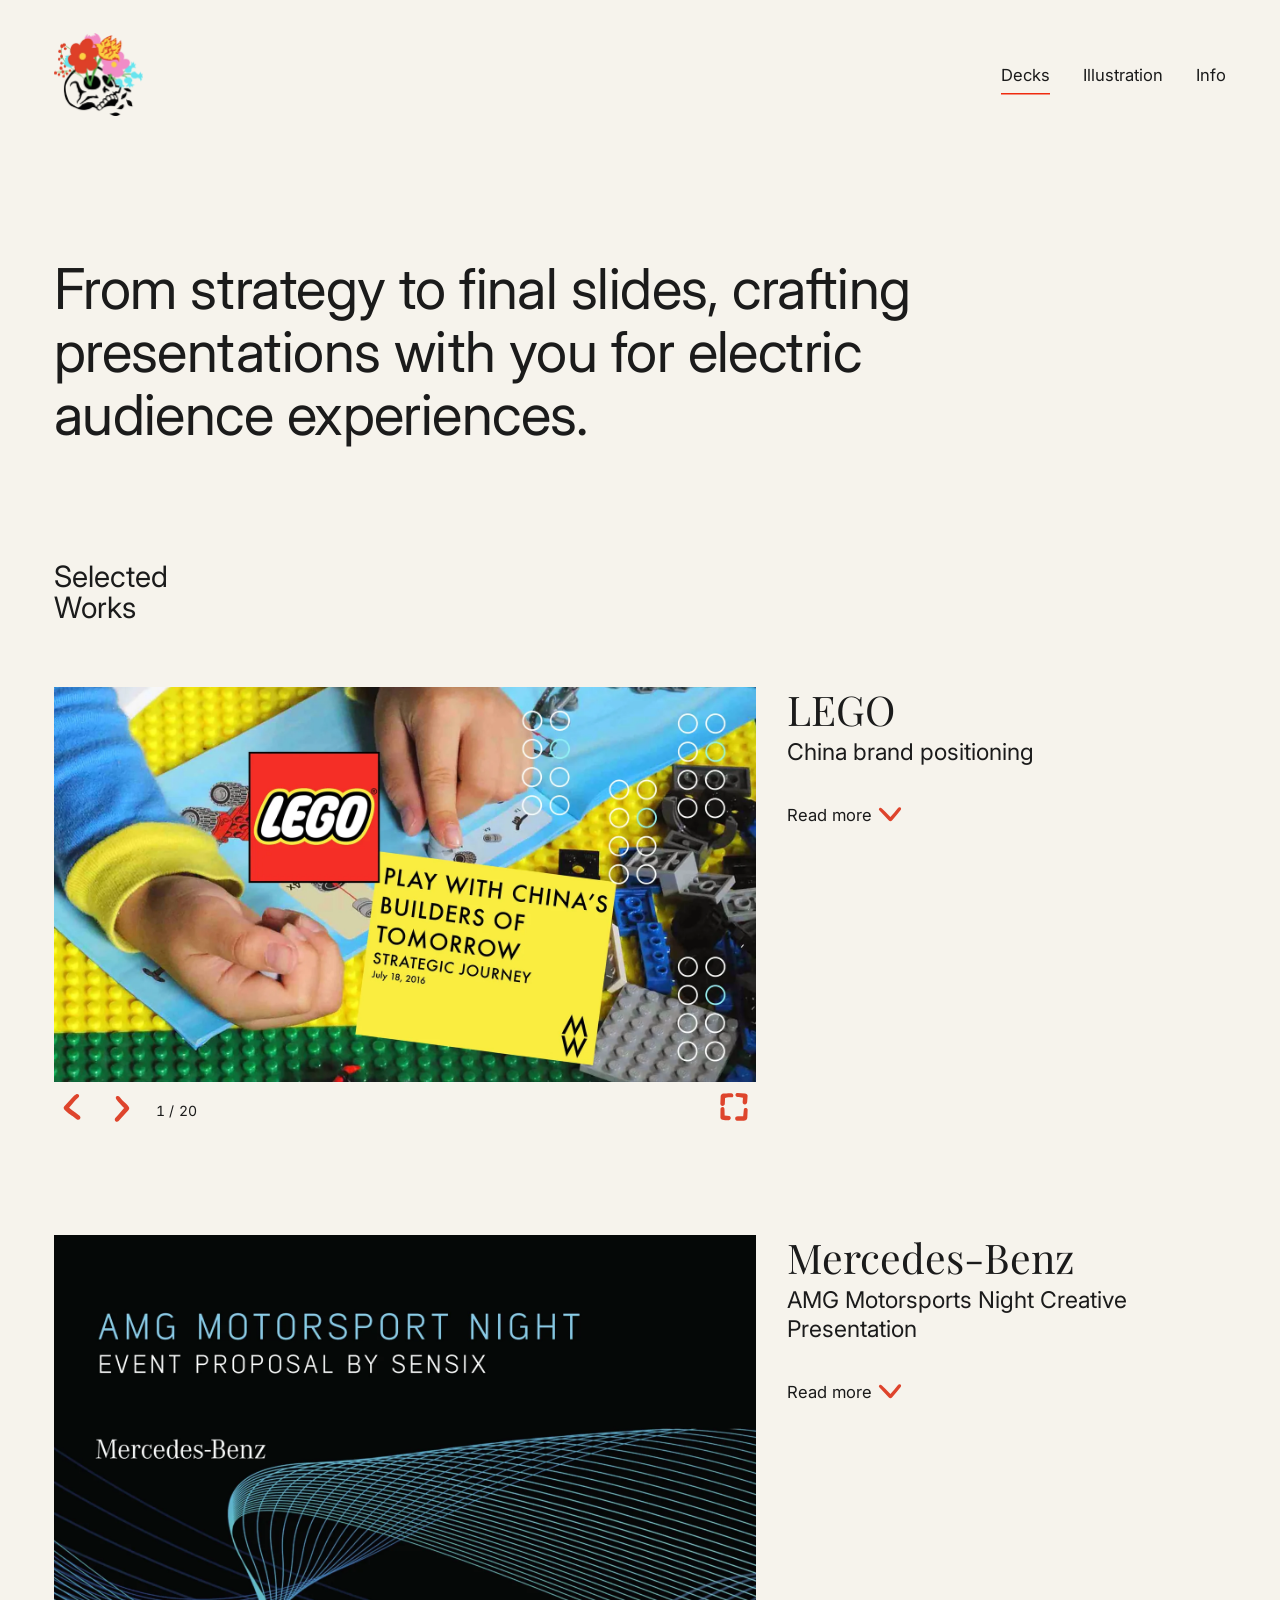
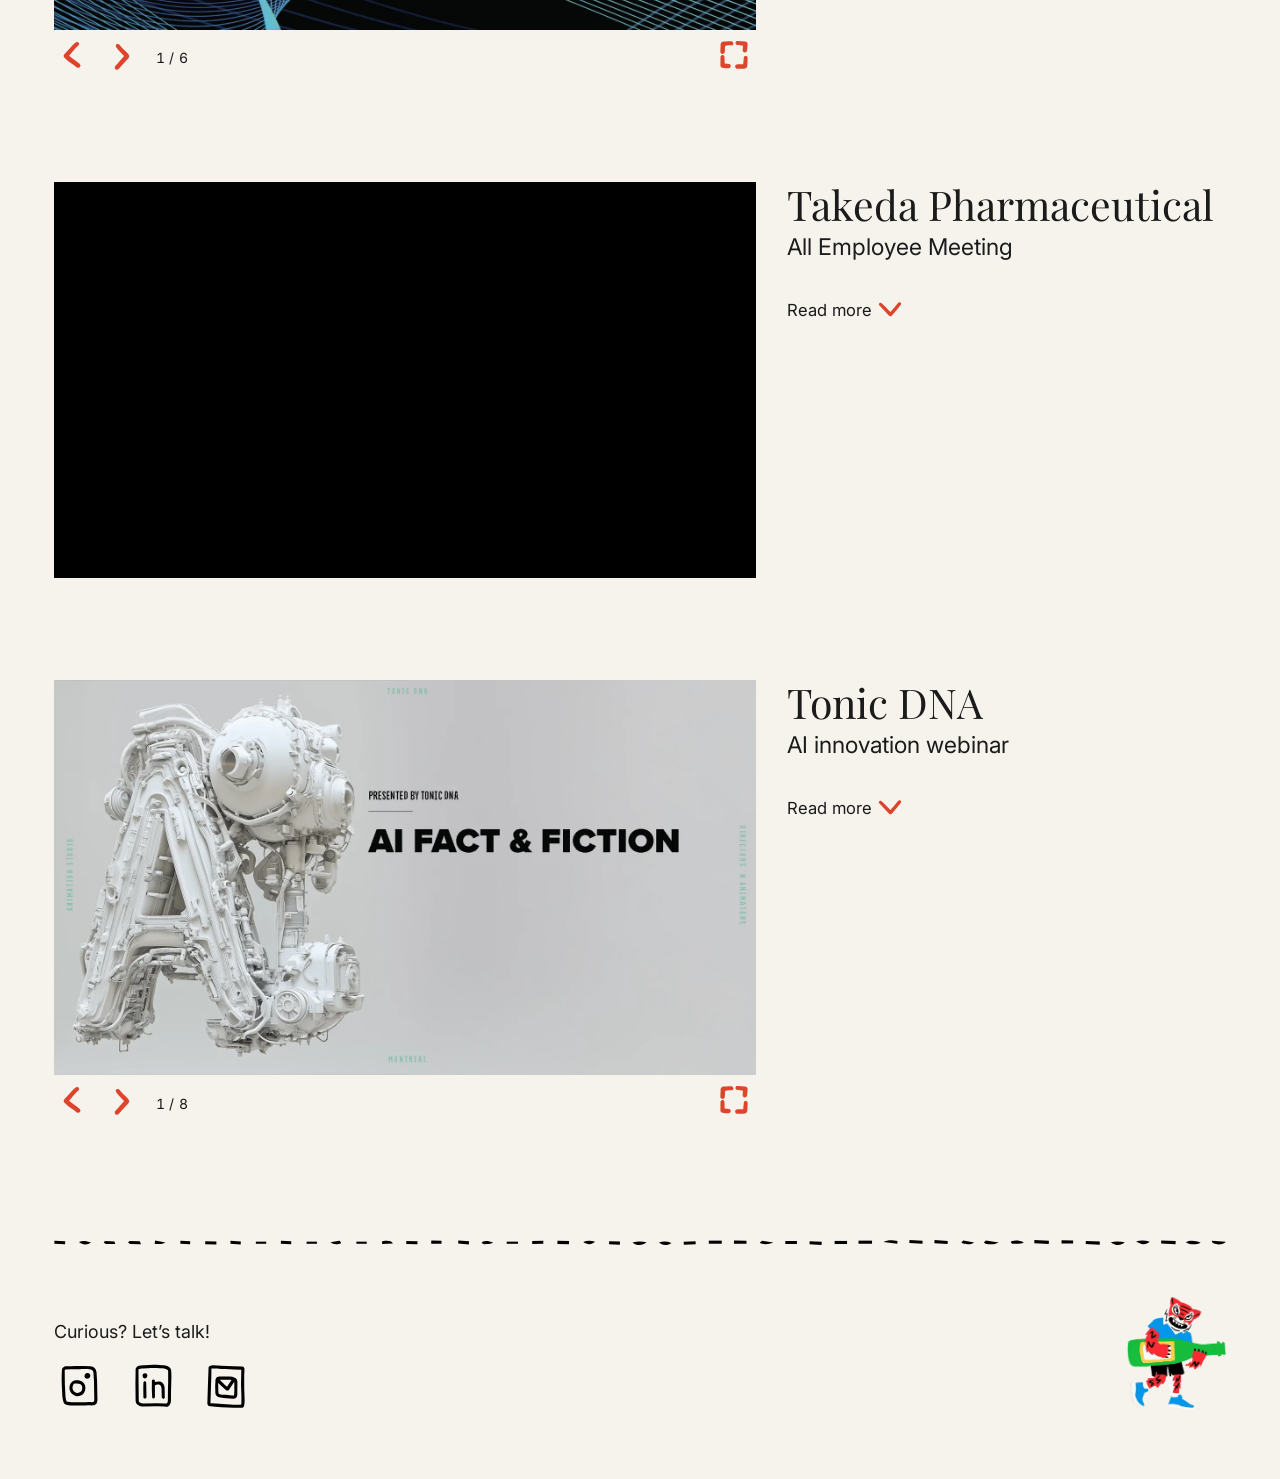
==== decks/index.html @ 5ecec282 "Add files via upload" ====
<!DOCTYPE html>
<html lang="en">
<head>
<meta charset="UTF-8">
<meta name="viewport" content="width=device-width, initial-scale=1, viewport-fit=cover">
<title>Decks – Jay Mark Caplan</title>
<meta name="description" content="Selected presentation work by Jay Mark Caplan.">
<link rel="icon" type="image/png" href="../assets/favicon/favicon-96x96.png?v=2" sizes="96x96">
<link rel="icon" type="image/svg+xml" href="../assets/favicon/favicon.svg?v=2">
<link rel="shortcut icon" href="../assets/favicon/favicon.ico?v=2">
<link rel="apple-touch-icon" sizes="180x180" href="../assets/favicon/apple-touch-icon.png?v=2">
<link rel="preconnect" href="https://fonts.googleapis.com">
<link rel="preconnect" href="https://fonts.gstatic.com" crossorigin>
<link href="https://fonts.googleapis.com/css2?family=Inter:wght@400;500&family=Playfair+Display:wght@400;500&display=swap" rel="stylesheet">
<link rel="stylesheet" href="../styles.css">
</head>
<body>
<div class="wrap">
<header class="site-header">
  <a class="logo" href="../" aria-label="Jay Mark Caplan, home"><img src="../assets/skull-logo.webp" alt=""></a>
  <nav class="nav" aria-label="Main"><a href="./" aria-current="page">Decks</a><a href="../illustration/">Illustration</a><a href="../info/">Info</a></nav>
</header>
<main>
  <h1 class="hero">From strategy to final slides, crafting presentations with you for electric audience experiences.</h1>
  <h2 class="label">Selected<br>Works</h2>

  <article class="deck" id="lego" data-deck="lego">
    <div class="deck-row">
      <div class="deck-stage"><div class="viewer" style="--vbg:#fff" role="group" aria-roledescription="carousel" aria-label="LEGO slides"><img alt=""></div><div class="controls"><button class="ctl prev" aria-label="Previous slide"><img src="../assets/ui/arrow-left.svg" alt=""></button><button class="ctl next" aria-label="Next slide"><img src="../assets/ui/arrow-right.svg" alt=""></button><span class="count" aria-live="polite"></span><button class="ctl fs" aria-label="View full screen"><img src="../assets/ui/fullscreen.svg" alt=""></button></div></div>
      <div class="deck-info">
        <h3>LEGO</h3>
        <p>China brand positioning</p>
        <button class="more" aria-expanded="false" aria-controls="lego-more"><span>Read more</span><img src="../assets/ui/arrow-down.svg" alt=""></button>
      </div>
    </div>
    <div class="more-panel" id="lego-more" role="region" aria-label="LEGO project details"><div><div class="cols">
      <section><h4>Objective</h4><p>Develop a positioning strategy for LEGO to earn more time and space in the lives of Chinese families and increase active share among school-age kids.</p></section>
      <section><h4>Approach</h4><p>This presentation was the culmination of a research and strategy project conducted between McCann Worldgroup and LEGO Shanghai, arriving at one overarching positioning truth that would cascade across all LEGO business units. My role was lead project architect and strategist, and I designed the process as well as the final presentation.</p></section>
      <section><h4>Results</h4><p>We developed a strategic roadmap to explore how LEGO could move beyond being a toy brand to a partner of Chinese families to explore and build. In subsequent years, LEGO enjoyed double digit growth in China.</p></section>
    </div></div></div>
  </article>
  <article class="deck" id="mercedes" data-deck="mercedes">
    <div class="deck-row">
      <div class="deck-stage"><div class="viewer" style="--vbg:#000" role="group" aria-roledescription="carousel" aria-label="Mercedes-Benz slides"><img alt=""></div><div class="controls"><button class="ctl prev" aria-label="Previous slide"><img src="../assets/ui/arrow-left.svg" alt=""></button><button class="ctl next" aria-label="Next slide"><img src="../assets/ui/arrow-right.svg" alt=""></button><span class="count" aria-live="polite"></span><button class="ctl fs" aria-label="View full screen"><img src="../assets/ui/fullscreen.svg" alt=""></button></div></div>
      <div class="deck-info">
        <h3>Mercedes-Benz</h3>
        <p>AMG Motorsports Night Creative Presentation</p>
        <button class="more" aria-expanded="false" aria-controls="mercedes-more"><span>Read more</span><img src="../assets/ui/arrow-down.svg" alt=""></button>
      </div>
    </div>
    <div class="more-panel" id="mercedes-more" role="region" aria-label="Mercedes-Benz project details"><div><div class="cols">
      <section><h4>Objective</h4><p>Formula 1 Grand Prix parties are an important moment for automotive brands to inspire loyalty in their dealers and customers. Our goal was to wow the client with our creative vision for the event with an undeniably cool creative vision and detailed production plan.</p></section>
      <section><h4>Approach</h4><p>The concept for the event was fusion of future and past, and art direction was key to communicate how this would come to life in a cohesive way. We approached the deck like a user journey, introducing our concept and then following guests from the moment they arrive until the end of the night.</p></section>
      <section><h4>Results</h4><p>The client was so thrilled with the presentation that they skipped the process of producing detailed renders for each creative line item, giving more time and budget for production.</p></section>
    </div></div></div>
  </article>
  <article class="deck" id="takeda" data-deck="takeda">
    <div class="deck-row">
      <div class="deck-stage"><div class="viewer video" style="--vbg:#000"><iframe src="https://player.vimeo.com/video/1183837455?autopause=0&amp;player_id=0&amp;app_id=58479" loading="lazy" frameborder="0" allow="autoplay; fullscreen; picture-in-picture; clipboard-write; encrypted-media; web-share" referrerpolicy="strict-origin-when-cross-origin" allowfullscreen title="Takeda Elevate"></iframe></div></div>
      <div class="deck-info">
        <h3>Takeda Pharmaceutical</h3>
        <p>All Employee Meeting</p>
        <button class="more" aria-expanded="false" aria-controls="takeda-more"><span>Read more</span><img src="../assets/ui/arrow-down.svg" alt=""></button>
      </div>
    </div>
    <div class="more-panel" id="takeda-more" role="region" aria-label="Takeda Pharmaceutical project details"><div><div class="cols">
      <section><h4>Objective</h4><p>Takeda was producing their first in-person all employee meeting since COVID, with a new general manager on a mission to inspire confidence in their strategy and celebrate accomplishments.</p></section>
      <section><h4>Approach</h4><p>This project was much more than a deck. Three days of presentations, guest speakers, and activities, all wrapped under a unifying event brand, Takeda Elevate. I conceptualized and designed the event branding as well as extension across touch points, worked with our video team to develop stand-alone videos and presentation transitions, worked with the C suite on their individual presentations, and planned the entire multi-day experience. Our goal was to create an immersive experience of reaching new heights, to literally elevate the audience with stunning wraparound visuals.</p></section>
      <section><h4>Results</h4><p>Post-event survey results were highly positive across the board!</p></section>
    </div></div></div>
  </article>
  <article class="deck" id="tonic" data-deck="tonic">
    <div class="deck-row">
      <div class="deck-stage"><div class="viewer" style="--vbg:#000" role="group" aria-roledescription="carousel" aria-label="Tonic DNA slides"><img alt=""></div><div class="controls"><button class="ctl prev" aria-label="Previous slide"><img src="../assets/ui/arrow-left.svg" alt=""></button><button class="ctl next" aria-label="Next slide"><img src="../assets/ui/arrow-right.svg" alt=""></button><span class="count" aria-live="polite"></span><button class="ctl fs" aria-label="View full screen"><img src="../assets/ui/fullscreen.svg" alt=""></button></div></div>
      <div class="deck-info">
        <h3>Tonic DNA</h3>
        <p>AI innovation webinar</p>
        <button class="more" aria-expanded="false" aria-controls="tonic-more"><span>Read more</span><img src="../assets/ui/arrow-down.svg" alt=""></button>
      </div>
    </div>
    <div class="more-panel" id="tonic-more" role="region" aria-label="Tonic DNA project details"><div><div class="cols">
      <section><h4>Objective</h4><p>When generative AI tools hit the market, advertising clients (and their agencies) began to question their production budgets. As an animation studio with a reputation for professionalism, we knew that we needed to act fast and establish our expertise in this new domain.</p></section>
      <section><h4>Approach</h4><p>How do we know whether AI is the best option unless we test it for ourselves? We established that our studio was conducting ongoing research and development around AI and substantiated our position with interesting tests (that are already totally out-of-date). I designed and presented this webinar to an audience of Canadian agencies recruited through our rep.</p></section>
      <section><h4>Results</h4><p>Over 60 decision-makers attended the webinar, and we won several experimental projects on the back of the presentation.</p></section>
    </div></div></div>
  </article>
</main>
<img class="divider" src="../assets/dotted-line.svg" alt="" role="presentation">
<footer class="site-footer">
  <div>
    <p class="talk">Curious? Let’s talk!</p>
    <div class="socials">
      <a href="https://www.instagram.com/jaymarkcomics/" target="_blank" rel="noopener" aria-label="Instagram"><img src="../assets/ui/icon-instagram.svg" alt=""></a>
      <a href="https://www.linkedin.com/in/jaymarkcaplan/" target="_blank" rel="noopener" aria-label="LinkedIn"><img src="../assets/ui/icon-linkedin.svg" alt=""></a>
      <a href="mailto:jaymarkcaplan@gmail.com" aria-label="Email"><img src="../assets/ui/icon-email.svg" alt=""></a>
    </div>
  </div>
  <img class="tiger" src="../assets/tiger.webp" alt="">
</footer>
</div>
<div class="fsbox" id="fs" role="dialog" aria-modal="true" aria-label="Full screen slides">
  <button class="fsclose" aria-label="Close full screen"><svg viewBox="0 0 24 24"><line x1="5" y1="5" x2="19" y2="19"/><line x1="19" y1="5" x2="5" y2="19"/></svg></button>
  <img alt="">
  <div class="fsbar"><button class="ctl prev" aria-label="Previous slide"><img src="../assets/ui/arrow-left.svg" alt=""></button><span class="count"></span><button class="ctl next" aria-label="Next slide"><img src="../assets/ui/arrow-right.svg" alt=""></button></div>
  <div class="fshint">Rotate your phone for a bigger view</div>
</div>
<script>
(function(){
  var DECKS={"lego": ["../assets/decks/lego/01.webp", "../assets/decks/lego/02.webp", "../assets/decks/lego/03.webp", "../assets/decks/lego/04.webp", "../assets/decks/lego/05.webp", "../assets/decks/lego/06.webp", "../assets/decks/lego/07.webp", "../assets/decks/lego/08.webp", "../assets/decks/lego/09.webp", "../assets/decks/lego/10.webp", "../assets/decks/lego/11.webp", "../assets/decks/lego/12.webp", "../assets/decks/lego/13.webp", "../assets/decks/lego/14.webp", "../assets/decks/lego/15.webp", "../assets/decks/lego/16.webp", "../assets/decks/lego/17.webp", "../assets/decks/lego/18.webp", "../assets/decks/lego/19.webp", "../assets/decks/lego/20.webp"], "mercedes": ["../assets/decks/mercedes/01.webp", "../assets/decks/mercedes/02.webp", "../assets/decks/mercedes/03.webp", "../assets/decks/mercedes/04.webp", "../assets/decks/mercedes/05.webp", "../assets/decks/mercedes/06.webp"], "tonic": ["../assets/decks/tonic/01.webp", "../assets/decks/tonic/02.webp", "../assets/decks/tonic/03.webp", "../assets/decks/tonic/04.webp", "../assets/decks/tonic/05.webp", "../assets/decks/tonic/06.webp", "../assets/decks/tonic/07.webp", "../assets/decks/tonic/08.webp"]};
  var fs=document.getElementById('fs'),fsImg=fs.querySelector('img'),fsCount=fs.querySelector('.count'),active=null;
  function show(d){var s=d.slides,u=s[d.i];d.img.src=u;d.img.alt=d.name+', slide '+(d.i+1)+' of '+s.length;d.count.textContent=(d.i+1)+' / '+s.length;
    if(active===d){fsImg.src=u;fsImg.alt=d.img.alt;fsCount.textContent=d.count.textContent;}
    [d.i+1,d.i-1].forEach(function(k){if(s[k]){var p=new Image();p.src=s[k];}});}
  function go(d,n){d.i=(n+d.slides.length)%d.slides.length;show(d);}
  function swipe(el,d,tap){var x0=null,y0=0;
    el.addEventListener('pointerdown',function(e){x0=e.clientX;y0=e.clientY;});
    el.addEventListener('pointerup',function(e){if(x0===null)return;var dx=e.clientX-x0,dy=e.clientY-y0;x0=null;var t=tap();
      if(Math.abs(dx)>40&&Math.abs(dx)>Math.abs(dy))go(t,t.i+(dx<0?1:-1));else if(el.classList.contains('viewer')&&Math.abs(dx)<10&&Math.abs(dy)<10)go(t,t.i+1);});
    el.addEventListener('pointercancel',function(){x0=null;});}
  [].forEach.call(document.querySelectorAll('.deck'),function(root){
    var k=root.dataset.deck,m=root.querySelector('.more'),p=root.querySelector('.more-panel');
    m.onclick=function(){var o=!p.classList.contains('open');p.classList.toggle('open',o);m.setAttribute('aria-expanded',o);m.firstElementChild.textContent=o?'Read less':'Read more';};
    if(!DECKS[k])return;
    var d={slides:DECKS[k],i:0,name:root.querySelector('h3').textContent,img:root.querySelector('.viewer img'),count:root.querySelector('.count')};
    root.querySelector('.prev').onclick=function(){go(d,d.i-1);};
    root.querySelector('.next').onclick=function(){go(d,d.i+1);};
    swipe(root.querySelector('.viewer'),d,function(){return d;});
    root.querySelector('.fs').onclick=function(){active=d;fs.classList.add('open');document.body.style.overflow='hidden';show(d);fs.querySelector('.fsclose').focus();};
    show(d);
  });
  function closeFs(){fs.classList.remove('open');document.body.style.overflow='';active=null;}
  fs.querySelector('.fsclose').onclick=closeFs;
  fs.querySelector('.prev').onclick=function(){go(active,active.i-1);};
  fs.querySelector('.next').onclick=function(){go(active,active.i+1);};
  swipe(fs,null,function(){return active;});
  document.addEventListener('keydown',function(e){if(!active)return;
    if(e.key==='Escape')closeFs();if(e.key==='ArrowRight')go(active,active.i+1);if(e.key==='ArrowLeft')go(active,active.i-1);});
})();
</script>
</body>
</html>
---- styles.css ----
:root{--bg:#F6F3EC;--ink:#1B1B1B;--red:#f02a0e;--margin:clamp(20px,4.2vw,64px);--serif:'Playfair Display',Georgia,serif;--sans:'Inter','Helvetica Neue',Helvetica,Arial,sans-serif;color-scheme:light}
*{box-sizing:border-box}
html,body{margin:0;background:var(--bg);color:var(--ink);font-family:var(--sans);-webkit-font-smoothing:antialiased}
body{padding-top:env(safe-area-inset-top,0px);padding-bottom:env(safe-area-inset-bottom,0px)}
a{color:inherit;text-decoration:none}
button{font:inherit;color:inherit;background:none;border:0;padding:0;cursor:pointer;text-align:left;-webkit-tap-highlight-color:transparent}
.wrap{max-width:1360px;margin:0 auto;padding:0 var(--margin)}
.site-header{display:flex;justify-content:space-between;align-items:center;padding-top:clamp(20px,2.6vw,36px)}
.logo img{display:block;width:clamp(54px,7vw,100px);height:auto}
.nav{display:flex;gap:clamp(18px,2.6vw,40px);font-size:clamp(15px,1.3vw,19px)}
.nav a{padding:10px 0;background:linear-gradient(var(--red),var(--red)) 0 100%/0 1.5px no-repeat;transition:background-size .3s ease}
.nav a:hover,.nav a[aria-current]{background-size:100% 1.5px}
.hero{font-weight:400;font-size:clamp(32px,4.4vw,64px);line-height:1.12;letter-spacing:-.01em;max-width:17em;margin:clamp(56px,11vw,170px) 0 0}
.label{font-size:clamp(22px,2.3vw,34px);line-height:1.05;font-weight:400;margin:clamp(56px,9vw,140px) 0 clamp(24px,5vw,80px)}
.profile{display:grid;grid-template-columns:1.2fr .85fr;gap:clamp(28px,6vw,96px);align-items:center}
.ring-wrap{position:relative;container-type:inline-size}
.ring{display:block;width:100%;height:auto;overflow:visible}
.seg{cursor:pointer;opacity:.5;outline:none;transition:transform .38s cubic-bezier(.2,.8,.2,1),opacity .3s ease}
.seg.on{opacity:1;transform:translate(var(--dx),var(--dy))}
@media (hover:hover){.seg:not(.on):hover{opacity:.8}}
.seg:focus-visible{stroke:var(--ink);stroke-width:5}
.num{position:absolute;inset:0;display:flex;align-items:center;justify-content:center;font-family:var(--serif);font-size:26cqw;line-height:1;pointer-events:none;font-variant-numeric:tabular-nums}
.num small{font-size:.5em;margin-left:.04em}
.item-btn{display:block;width:100%;font-family:var(--serif);font-size:clamp(26px,3.2vw,46px);line-height:1.2;padding:.28em 0;transition:color .3s ease}
@media (hover:hover){.item:not(.on) .item-btn:hover{color:var(--t)}}
.item.on .item-btn{color:var(--t)}
.drop{display:grid;grid-template-rows:0fr;transition:grid-template-rows .4s ease}
.drop>div{overflow:hidden;visibility:hidden;transition:visibility .4s}
.item.on .drop{grid-template-rows:1fr}
.item.on .drop>div{visibility:visible}
.drop p{margin:.2em 0 .8em;font-size:clamp(15px,1.25vw,18px);line-height:1.5;max-width:30em;opacity:0;transition:opacity .25s ease}
.item.on .drop p{opacity:1;transition-delay:.12s}
.divider{display:block;width:100%;height:auto;margin-top:clamp(64px,9vw,130px)}
.site-footer{display:flex;justify-content:space-between;align-items:flex-end;padding:clamp(32px,4vw,56px) 0 clamp(40px,5vw,72px)}
.talk{font-size:clamp(16px,1.4vw,20px);margin:0 0 16px}
.socials{display:flex;gap:clamp(10px,1.2vw,18px)}
.socials a{display:block;padding:4px}
.socials img{display:block;width:clamp(44px,3.8vw,60px);height:auto}
.tiger{display:block;width:clamp(88px,9vw,130px);height:auto}
@media (max-width:720px){.profile{grid-template-columns:1fr}.ring-wrap{width:90%;max-width:440px;margin:0 auto 12px}}
@media (prefers-reduced-motion:reduce){*{transition:none!important}}

/* ===== DECKS ===== */
.deck{margin:0 0 clamp(56px,8vw,120px)}
.deck-row{display:grid;grid-template-columns:1.6fr 1fr;gap:clamp(20px,2.4vw,36px);align-items:start}
.viewer{position:relative;background:var(--vbg,#000);aspect-ratio:var(--ar,16/9);overflow:hidden;cursor:pointer;touch-action:pan-y;user-select:none;-webkit-user-select:none}
.viewer img{position:absolute;inset:0;width:100%;height:100%;object-fit:contain;display:block;-webkit-user-drag:none;pointer-events:none}
.viewer.video{cursor:auto}
.viewer iframe{position:absolute;inset:0;width:100%;height:100%;border:0}
.controls{display:flex;align-items:center;gap:2px;margin-top:6px}
.ctl{position:relative;width:44px;height:44px;flex:none}
.ctl img{position:absolute;left:50%;top:50%;width:64px;height:64px;transform:translate(-50%,-50%);transition:transform .2s ease;pointer-events:none}
@media (hover:hover){.ctl:hover img{transform:translate(-50%,-50%) scale(1.18)}}
.count{font-size:14px;margin-left:10px;font-variant-numeric:tabular-nums;letter-spacing:.02em}
.ctl.fs{margin-left:auto}
.ctl:focus-visible,.more:focus-visible{outline:2px solid var(--ink);outline-offset:2px}
.deck-info h3{font-family:var(--serif);font-weight:400;font-size:clamp(30px,3.2vw,48px);line-height:1.1;margin:0 0 6px}
.deck-info p{font-size:clamp(18px,1.8vw,26px);line-height:1.25;margin:0 0 clamp(18px,2.2vw,32px)}
.more{display:inline-flex;align-items:center;font-size:clamp(15px,1.3vw,19px);padding:10px 0}
.more img{width:48px;height:48px;margin:-14px -10px -14px -6px;transition:transform .35s ease}
.more[aria-expanded=true] img{transform:rotate(180deg)}
.more-panel{display:grid;grid-template-rows:0fr;transition:grid-template-rows .45s ease}
.more-panel>div{overflow:hidden;visibility:hidden;transition:visibility .45s}
.more-panel.open{grid-template-rows:1fr}
.more-panel.open>div{visibility:visible}
.cols{display:grid;grid-template-columns:repeat(3,1fr);gap:clamp(24px,4vw,64px);padding-top:clamp(28px,3.5vw,48px)}
.cols h4{font-family:var(--serif);font-weight:400;font-size:clamp(24px,2.4vw,34px);color:var(--red);margin:0 0 12px}
.cols p{font-size:clamp(15px,1.25vw,18px);line-height:1.55;margin:0;max-width:30em}
.fsbox{position:fixed;inset:0;background:var(--bg);z-index:50;display:none;flex-direction:column;align-items:center;justify-content:center;touch-action:pan-y}
.fsbox.open{display:flex}
.fsbox>img{max-width:94vw;max-height:calc(100vh - 120px);max-height:calc(100dvh - 120px);object-fit:contain;background:#000;user-select:none;-webkit-user-drag:none}
.fsbar{display:flex;align-items:center;gap:2px;margin-top:14px}
.fsclose{position:absolute;top:calc(10px + env(safe-area-inset-top,0px));right:10px;width:44px;height:44px;display:flex;align-items:center;justify-content:center}
.fsclose svg{width:22px;height:22px;stroke:var(--ink);stroke-width:2.4;stroke-linecap:round}
.fshint{display:none;font-size:13px;margin-top:6px;opacity:.7}
@media (max-width:720px){.deck-row{grid-template-columns:1fr}.cols{grid-template-columns:1fr;gap:28px}.fshint{display:block}}
@media (orientation:landscape) and (max-height:500px){.fshint{display:none}.fsbox>img{max-height:calc(100dvh - 70px)}}

/* ===== ILLUSTRATION ===== */
.intro{max-width:66%}
.art-grid{list-style:none;margin:0;padding:0;display:grid;grid-template-columns:repeat(3,1fr);gap:clamp(32px,3.4vw,48px)}
.tile{display:block;width:100%;aspect-ratio:1/1;overflow:hidden;background:var(--tbg,#e9e5da);cursor:zoom-in;position:relative}
.tile img{position:absolute;inset:0;width:100%;height:100%;object-fit:cover;display:block;transition:opacity .25s ease}
.tile.contain img{object-fit:contain}
.art-grid .wide{grid-column:1/-1}
.tile.wide-tile{aspect-ratio:1600/1121;--tbg:#fff}
@media (hover:hover){.tile:hover img{opacity:.88}}
.tile:focus-visible{outline:2px solid var(--ink);outline-offset:3px}
.lb>img.lbimg{background:transparent;max-width:min(94vw,1100px)}
.lb .fsbar{margin-top:10px}
@media (max-width:900px){.art-grid{grid-template-columns:repeat(2,1fr);gap:clamp(16px,3vw,32px)}.intro{max-width:100%}}

/* ===== INFO ===== */
.info{display:grid;grid-template-columns:1.2fr .85fr;grid-template-areas:"bio photo" "clients photo";column-gap:clamp(28px,6vw,96px);align-items:start;margin-top:clamp(56px,11vw,170px)}
.bio{grid-area:bio}
.bio p{margin:0 0 1.1em;font-size:clamp(17px,1.4vw,20px);line-height:1.55;max-width:34em}
.bio p:first-of-type{font-size:clamp(26px,3vw,44px);line-height:1.18;letter-spacing:-.01em;max-width:18em;margin-bottom:.8em}
.clients{grid-area:clients;margin-top:clamp(28px,5vw,72px)}
.clients .label{margin:0 0 clamp(16px,2vw,28px)}
.clients ul{list-style:none;margin:0;padding:0;font-family:var(--serif);font-size:clamp(22px,2.4vw,34px);line-height:1.3}
.clients li{padding:.12em 0;break-inside:avoid}
.portrait{grid-area:photo;margin:0}
.portrait img{display:block;width:100%;height:auto}
@media (max-width:720px){.info{grid-template-columns:1fr;grid-template-areas:"bio" "photo" "clients";margin-top:clamp(40px,10vw,72px)}.portrait{margin:8px 0 0}.clients{margin-top:clamp(36px,8vw,56px)}}
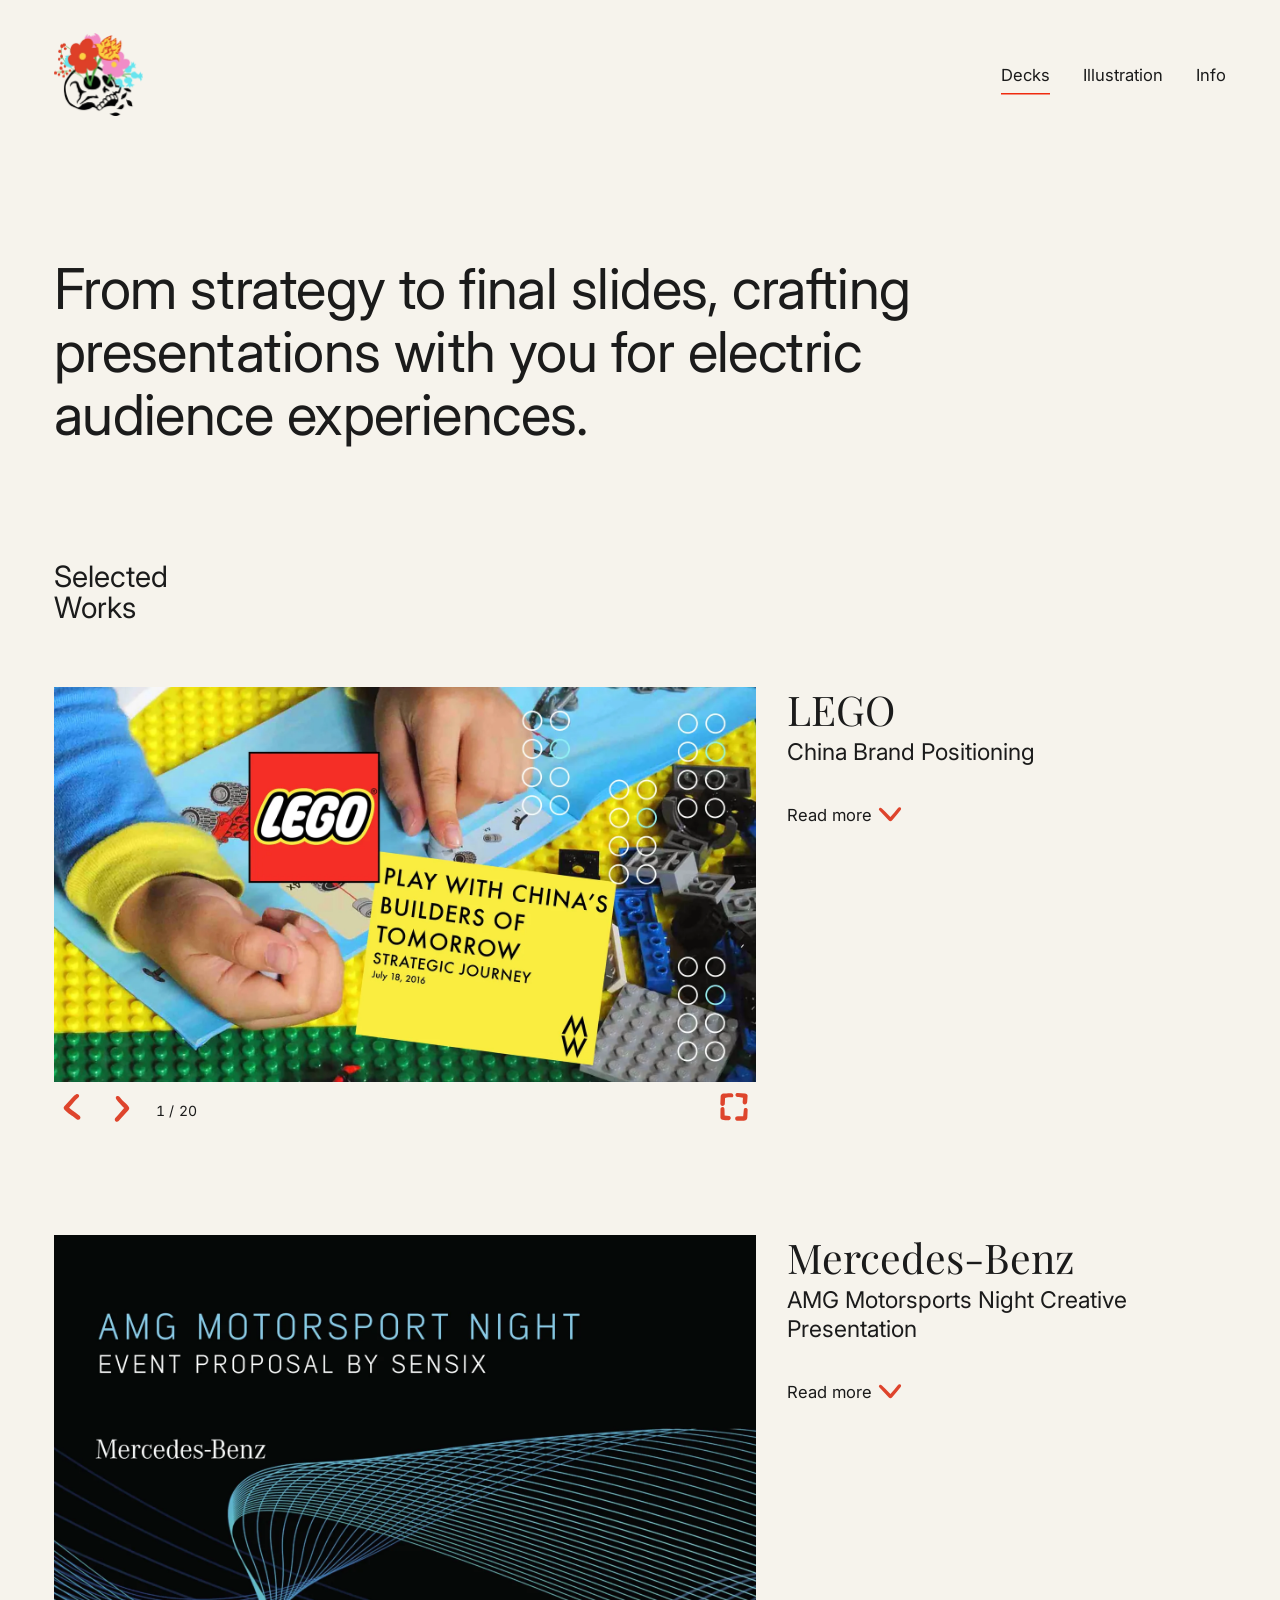
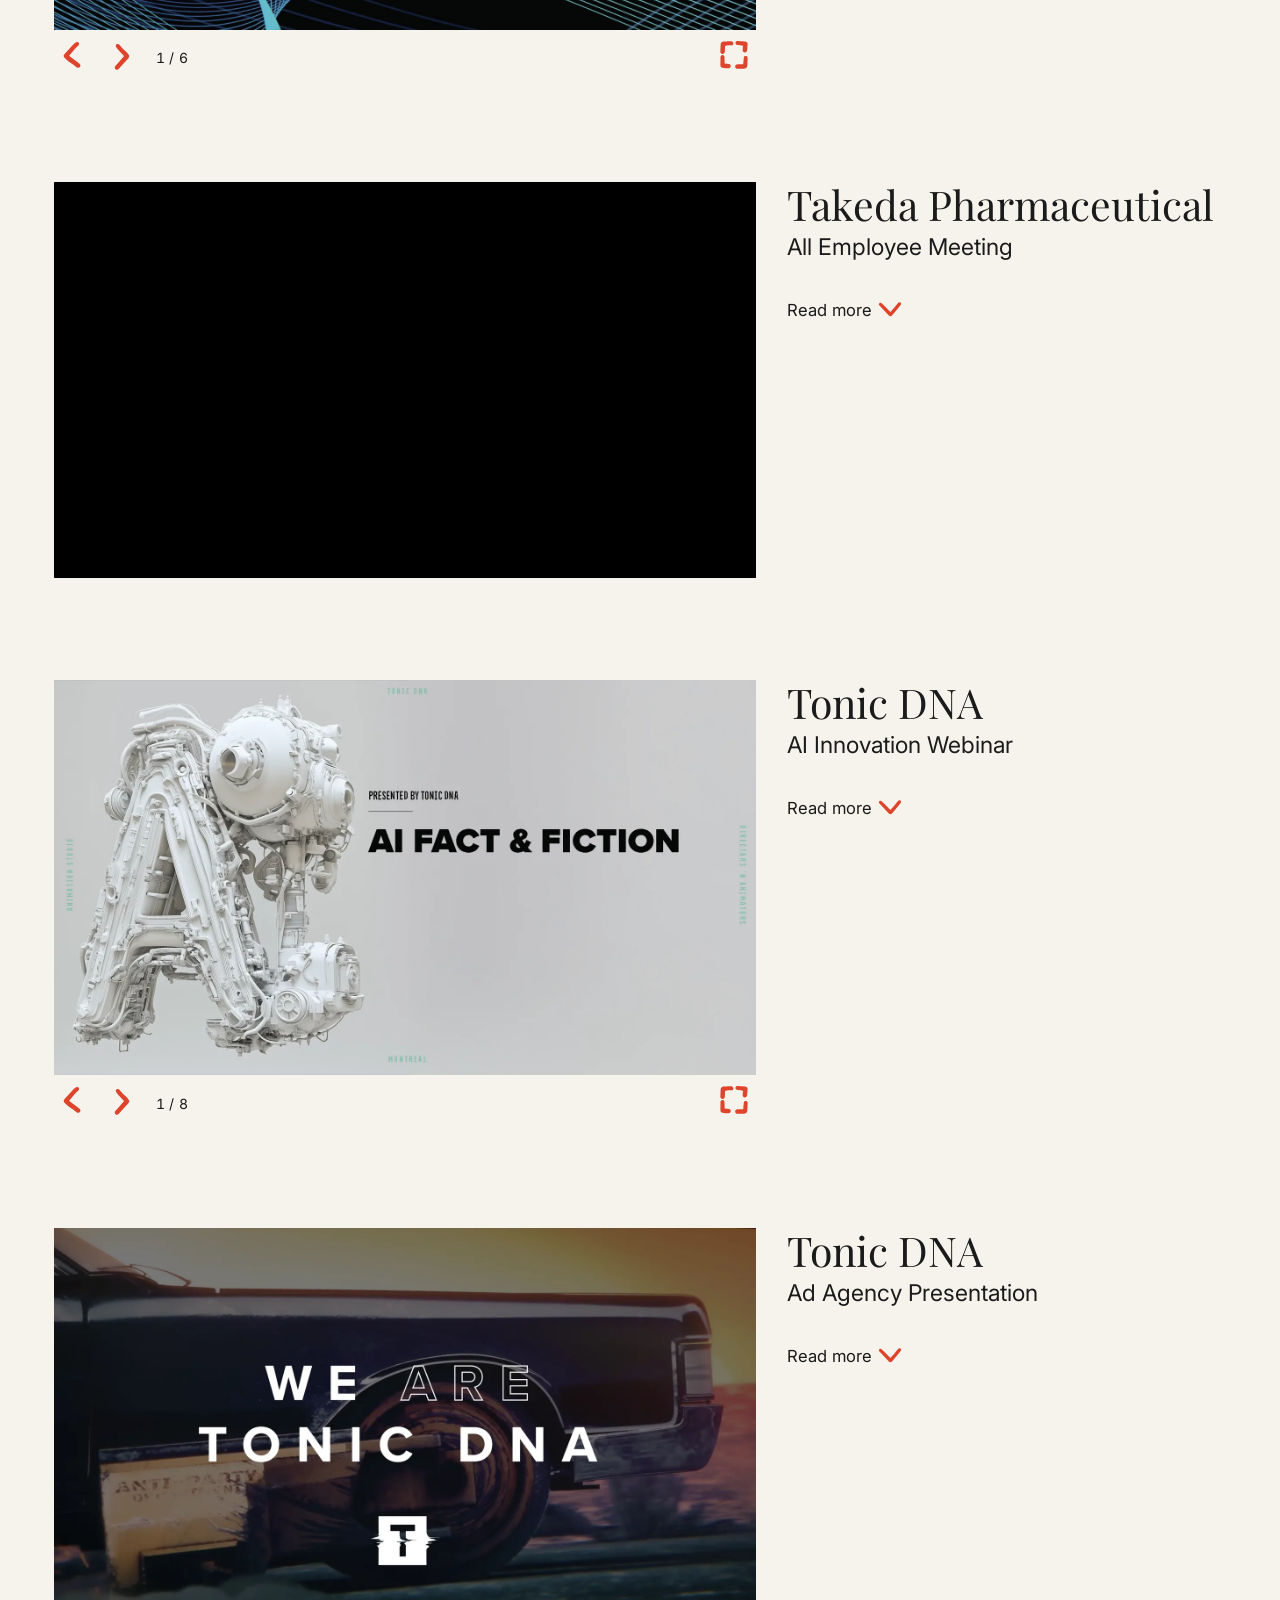
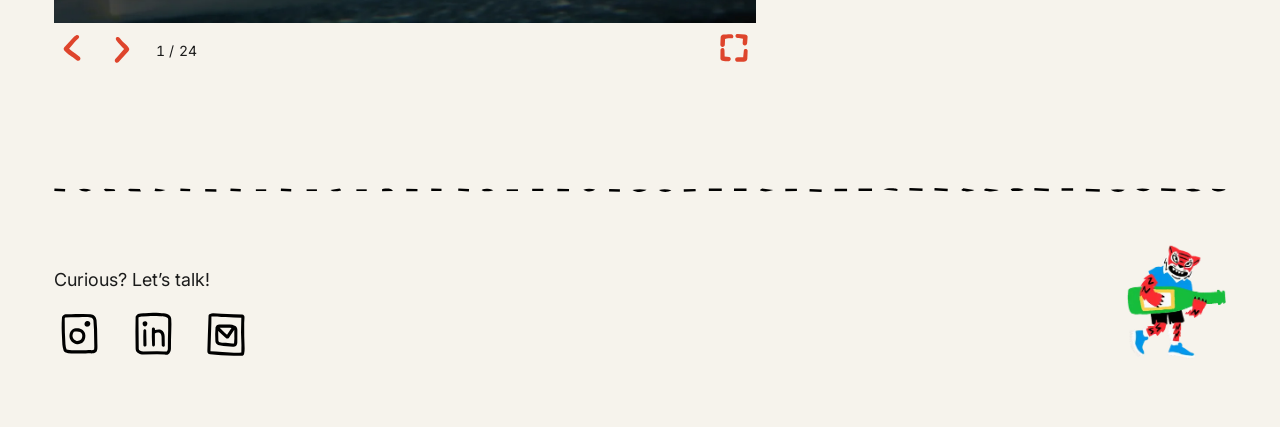
==== commit cf123179: "Add files via upload" ====
--- a/decks/index.html
+++ b/decks/index.html
@@ -29,7 +29,7 @@
       <div class="deck-stage"><div class="viewer" style="--vbg:#fff" role="group" aria-roledescription="carousel" aria-label="LEGO slides"><img alt=""></div><div class="controls"><button class="ctl prev" aria-label="Previous slide"><img src="../assets/ui/arrow-left.svg" alt=""></button><button class="ctl next" aria-label="Next slide"><img src="../assets/ui/arrow-right.svg" alt=""></button><span class="count" aria-live="polite"></span><button class="ctl fs" aria-label="View full screen"><img src="../assets/ui/fullscreen.svg" alt=""></button></div></div>
       <div class="deck-info">
         <h3>LEGO</h3>
-        <p>China brand positioning</p>
+        <p>China Brand Positioning</p>
         <button class="more" aria-expanded="false" aria-controls="lego-more"><span>Read more</span><img src="../assets/ui/arrow-down.svg" alt=""></button>
       </div>
     </div>
@@ -74,7 +74,7 @@
       <div class="deck-stage"><div class="viewer" style="--vbg:#000" role="group" aria-roledescription="carousel" aria-label="Tonic DNA slides"><img alt=""></div><div class="controls"><button class="ctl prev" aria-label="Previous slide"><img src="../assets/ui/arrow-left.svg" alt=""></button><button class="ctl next" aria-label="Next slide"><img src="../assets/ui/arrow-right.svg" alt=""></button><span class="count" aria-live="polite"></span><button class="ctl fs" aria-label="View full screen"><img src="../assets/ui/fullscreen.svg" alt=""></button></div></div>
       <div class="deck-info">
         <h3>Tonic DNA</h3>
-        <p>AI innovation webinar</p>
+        <p>AI Innovation Webinar</p>
         <button class="more" aria-expanded="false" aria-controls="tonic-more"><span>Read more</span><img src="../assets/ui/arrow-down.svg" alt=""></button>
       </div>
     </div>
@@ -82,6 +82,21 @@
       <section><h4>Objective</h4><p>When generative AI tools hit the market, advertising clients (and their agencies) began to question their production budgets. As an animation studio with a reputation for professionalism, we knew that we needed to act fast and establish our expertise in this new domain.</p></section>
       <section><h4>Approach</h4><p>How do we know whether AI is the best option unless we test it for ourselves? We established that our studio was conducting ongoing research and development around AI and substantiated our position with interesting tests (that are already totally out-of-date). I designed and presented this webinar to an audience of Canadian agencies recruited through our rep.</p></section>
       <section><h4>Results</h4><p>Over 60 decision-makers attended the webinar, and we won several experimental projects on the back of the presentation.</p></section>
+    </div></div></div>
+  </article>
+  <article class="deck" id="tonic-agency" data-deck="tonic-agency">
+    <div class="deck-row">
+      <div class="deck-stage"><div class="viewer" style="--vbg:#000" role="group" aria-roledescription="carousel" aria-label="Tonic DNA ad agency presentation slides"><img alt=""></div><div class="controls"><button class="ctl prev" aria-label="Previous slide"><img src="../assets/ui/arrow-left.svg" alt=""></button><button class="ctl next" aria-label="Next slide"><img src="../assets/ui/arrow-right.svg" alt=""></button><span class="count" aria-live="polite"></span><button class="ctl fs" aria-label="View full screen"><img src="../assets/ui/fullscreen.svg" alt=""></button></div></div>
+      <div class="deck-info">
+        <h3>Tonic DNA</h3>
+        <p>Ad Agency Presentation</p>
+        <button class="more" aria-expanded="false" aria-controls="tonic-agency-more"><span>Read more</span><img src="../assets/ui/arrow-down.svg" alt=""></button>
+      </div>
+    </div>
+    <div class="more-panel" id="tonic-agency-more" role="region" aria-label="Tonic DNA ad agency presentation project details"><div><div class="cols">
+      <section><h4>Objective</h4><p>Animation studio Tonic DNA needed to refresh their image with ad agencies in Canada. We asked our agency reps in Toronto to set up meetings with agency contacts for a general credentials presentation to spark new interest and win business.</p></section>
+      <section><h4>Approach</h4><p>Tonic DNA was celebrating our 40th anniversary, why not use that milestone and play against expectations by showcasing a persistent spirit of reinvention? More than just sell our services, we wanted to tell an inspiring story about creativity and change.</p></section>
+      <section><h4>Results</h4><p>With just a handful of presentations across a 30-day period, the effort led to three project inquiries and a renewed relationship with one major ad agency.</p></section>
     </div></div></div>
   </article>
 </main>
@@ -106,7 +121,7 @@
 </div>
 <script>
 (function(){
-  var DECKS={"lego": ["../assets/decks/lego/01.webp", "../assets/decks/lego/02.webp", "../assets/decks/lego/03.webp", "../assets/decks/lego/04.webp", "../assets/decks/lego/05.webp", "../assets/decks/lego/06.webp", "../assets/decks/lego/07.webp", "../assets/decks/lego/08.webp", "../assets/decks/lego/09.webp", "../assets/decks/lego/10.webp", "../assets/decks/lego/11.webp", "../assets/decks/lego/12.webp", "../assets/decks/lego/13.webp", "../assets/decks/lego/14.webp", "../assets/decks/lego/15.webp", "../assets/decks/lego/16.webp", "../assets/decks/lego/17.webp", "../assets/decks/lego/18.webp", "../assets/decks/lego/19.webp", "../assets/decks/lego/20.webp"], "mercedes": ["../assets/decks/mercedes/01.webp", "../assets/decks/mercedes/02.webp", "../assets/decks/mercedes/03.webp", "../assets/decks/mercedes/04.webp", "../assets/decks/mercedes/05.webp", "../assets/decks/mercedes/06.webp"], "tonic": ["../assets/decks/tonic/01.webp", "../assets/decks/tonic/02.webp", "../assets/decks/tonic/03.webp", "../assets/decks/tonic/04.webp", "../assets/decks/tonic/05.webp", "../assets/decks/tonic/06.webp", "../assets/decks/tonic/07.webp", "../assets/decks/tonic/08.webp"]};
+  var DECKS={"lego": ["../assets/decks/lego/01.webp", "../assets/decks/lego/02.webp", "../assets/decks/lego/03.webp", "../assets/decks/lego/04.webp", "../assets/decks/lego/05.webp", "../assets/decks/lego/06.webp", "../assets/decks/lego/07.webp", "../assets/decks/lego/08.webp", "../assets/decks/lego/09.webp", "../assets/decks/lego/10.webp", "../assets/decks/lego/11.webp", "../assets/decks/lego/12.webp", "../assets/decks/lego/13.webp", "../assets/decks/lego/14.webp", "../assets/decks/lego/15.webp", "../assets/decks/lego/16.webp", "../assets/decks/lego/17.webp", "../assets/decks/lego/18.webp", "../assets/decks/lego/19.webp", "../assets/decks/lego/20.webp"], "mercedes": ["../assets/decks/mercedes/01.webp", "../assets/decks/mercedes/02.webp", "../assets/decks/mercedes/03.webp", "../assets/decks/mercedes/04.webp", "../assets/decks/mercedes/05.webp", "../assets/decks/mercedes/06.webp"], "tonic-agency": ["../assets/decks/tonic-agency/01.webp", "../assets/decks/tonic-agency/02.webp", "../assets/decks/tonic-agency/03.webp", "../assets/decks/tonic-agency/04.webp", "../assets/decks/tonic-agency/05.webp", "../assets/decks/tonic-agency/06.webp", "../assets/decks/tonic-agency/07.webp", "../assets/decks/tonic-agency/08.webp", "../assets/decks/tonic-agency/09.webp", "../assets/decks/tonic-agency/10.webp", "../assets/decks/tonic-agency/11.webp", "../assets/decks/tonic-agency/12.webp", "../assets/decks/tonic-agency/13.webp", "../assets/decks/tonic-agency/14.webp", "../assets/decks/tonic-agency/15.webp", "../assets/decks/tonic-agency/16.webp", "../assets/decks/tonic-agency/17.webp", "../assets/decks/tonic-agency/18.webp", "../assets/decks/tonic-agency/19.webp", "../assets/decks/tonic-agency/20.webp", "../assets/decks/tonic-agency/21.webp", "../assets/decks/tonic-agency/22.webp", "../assets/decks/tonic-agency/23.webp", "../assets/decks/tonic-agency/24.webp"], "tonic": ["../assets/decks/tonic/01.webp", "../assets/decks/tonic/02.webp", "../assets/decks/tonic/03.webp", "../assets/decks/tonic/04.webp", "../assets/decks/tonic/05.webp", "../assets/decks/tonic/06.webp", "../assets/decks/tonic/07.webp", "../assets/decks/tonic/08.webp"]};
   var fs=document.getElementById('fs'),fsImg=fs.querySelector('img'),fsCount=fs.querySelector('.count'),active=null;
   function show(d){var s=d.slides,u=s[d.i];d.img.src=u;d.img.alt=d.name+', slide '+(d.i+1)+' of '+s.length;d.count.textContent=(d.i+1)+' / '+s.length;
     if(active===d){fsImg.src=u;fsImg.alt=d.img.alt;fsCount.textContent=d.count.textContent;}
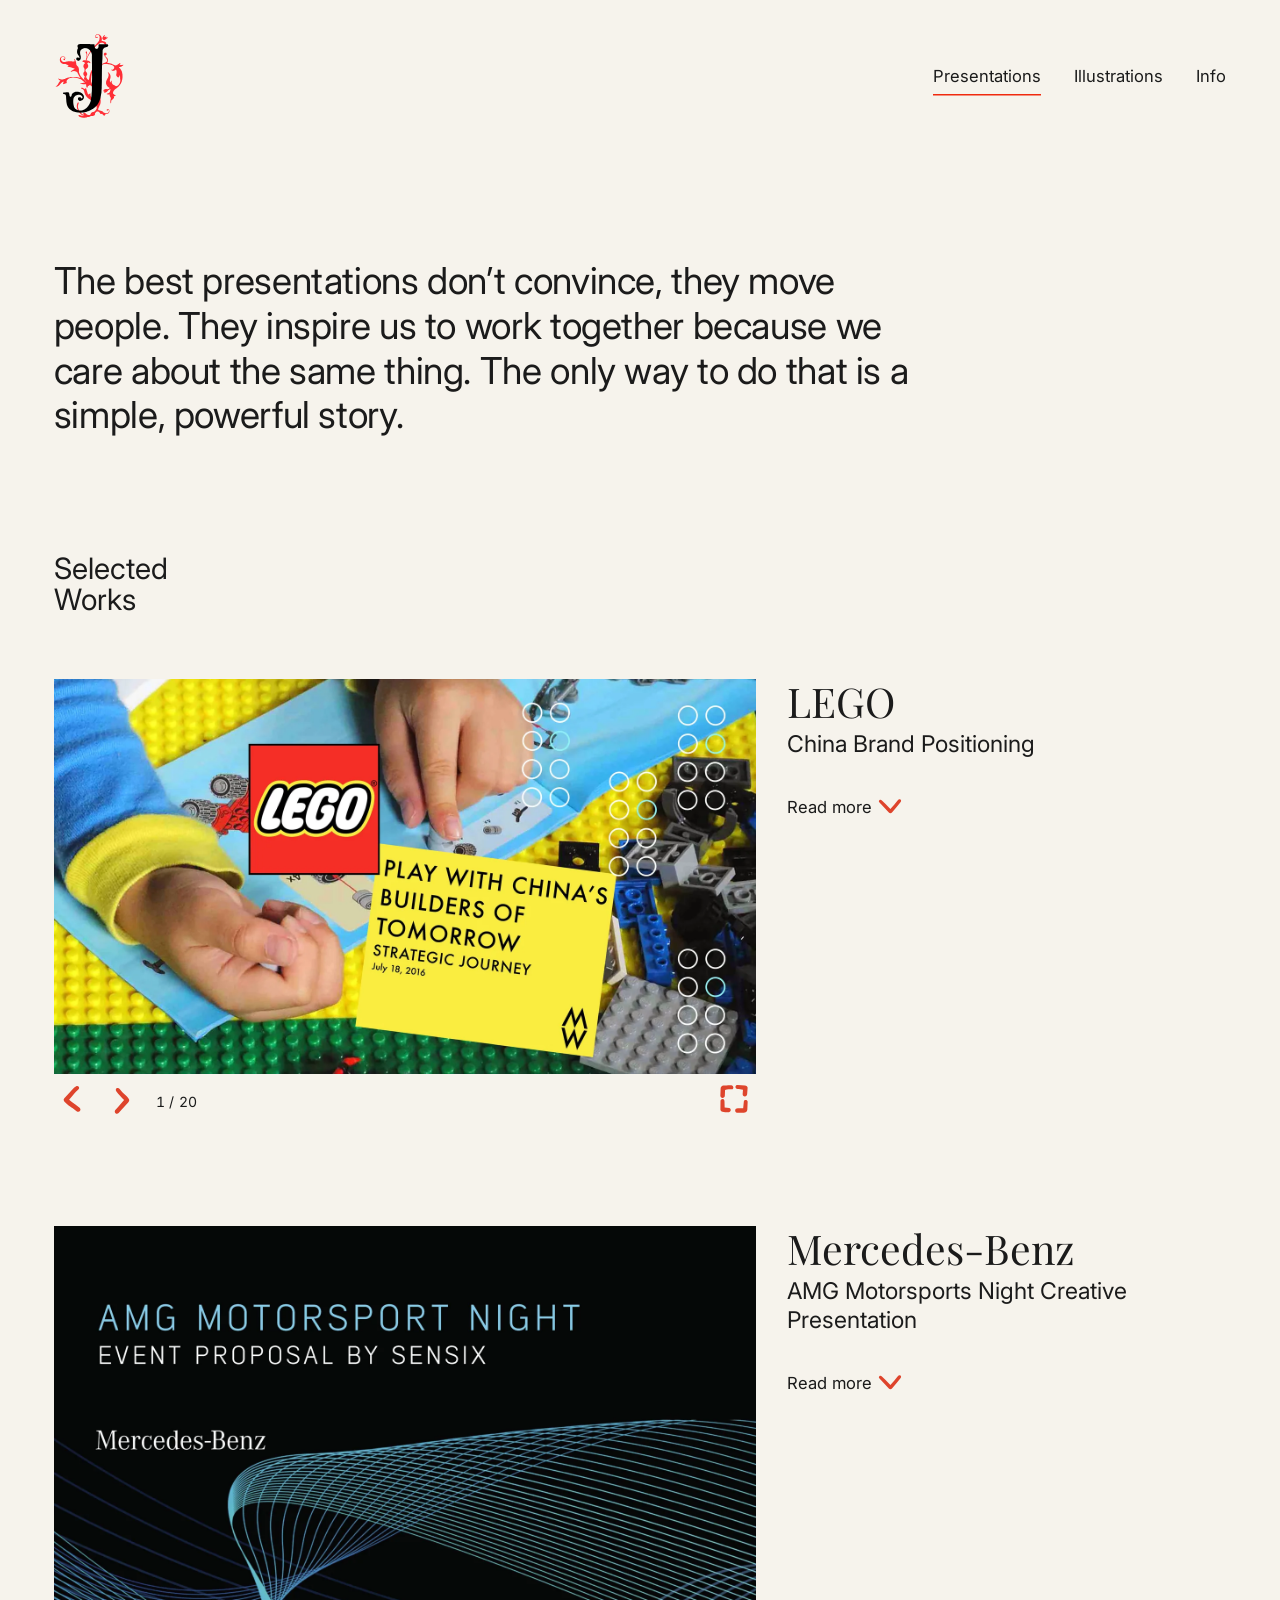
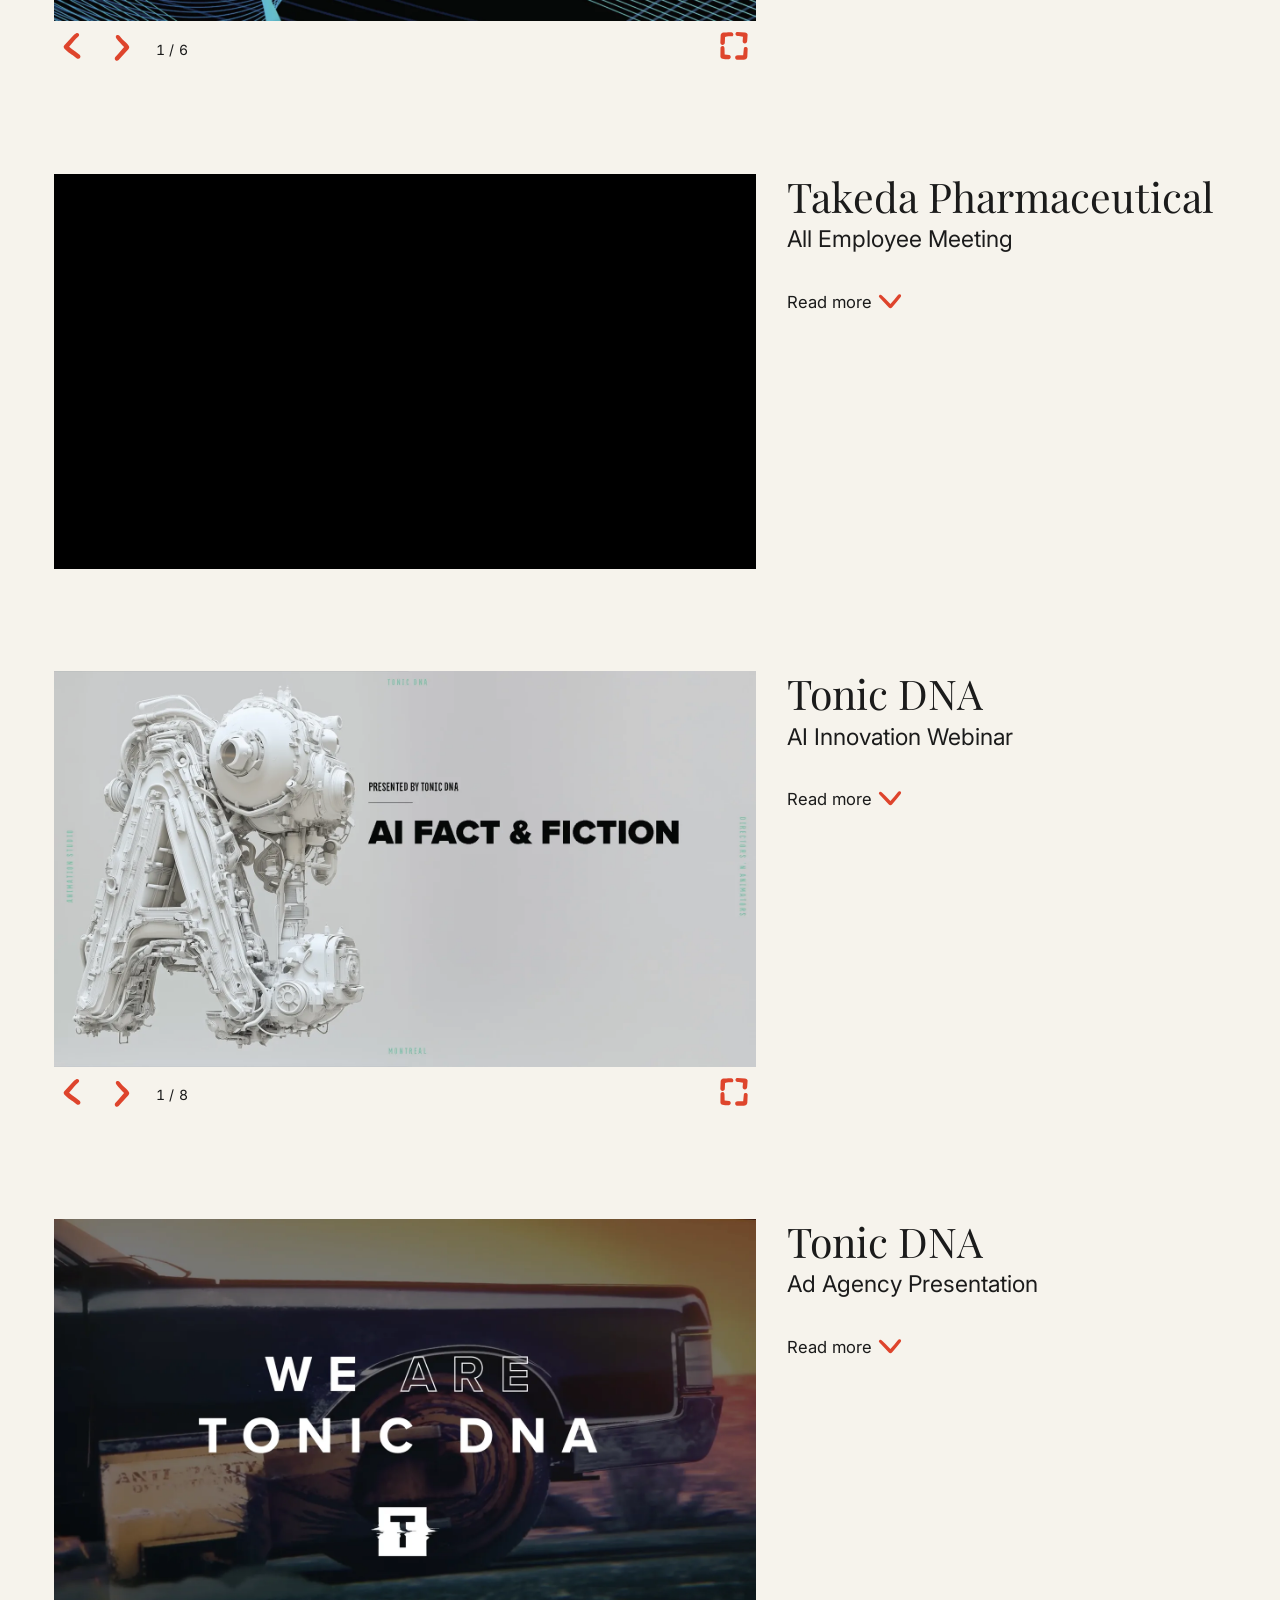
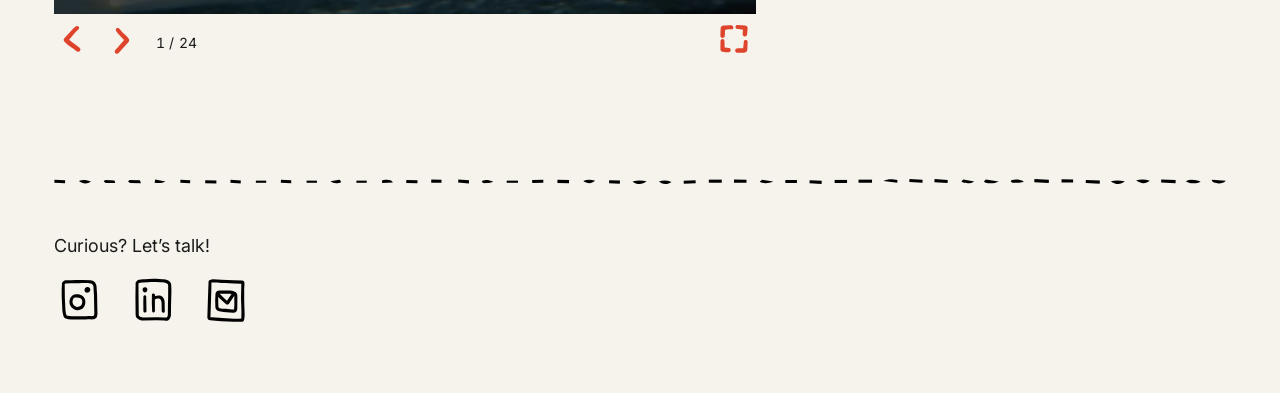
==== commit 76c820d7: "Add files via upload" ====
--- a/decks/index.html
+++ b/decks/index.html
@@ -3,7 +3,7 @@
 <head>
 <meta charset="UTF-8">
 <meta name="viewport" content="width=device-width, initial-scale=1, viewport-fit=cover">
-<title>Decks – Jay Mark Caplan</title>
+<title>Presentations | Jay Mark Caplan</title>
 <meta name="description" content="Selected presentation work by Jay Mark Caplan.">
 <link rel="icon" type="image/png" href="../assets/favicon/favicon-96x96.png?v=2" sizes="96x96">
 <link rel="icon" type="image/svg+xml" href="../assets/favicon/favicon.svg?v=2">
@@ -17,11 +17,11 @@
 <body>
 <div class="wrap">
 <header class="site-header">
-  <a class="logo" href="../" aria-label="Jay Mark Caplan, home"><img src="../assets/skull-logo.webp" alt=""></a>
-  <nav class="nav" aria-label="Main"><a href="./" aria-current="page">Decks</a><a href="../illustration/">Illustration</a><a href="../info/">Info</a></nav>
+  <a class="logo" href="../" aria-label="Jay Mark Caplan, home"><img src="../assets/monogram.svg" alt=""></a>
+  <nav class="nav" aria-label="Main"><a href="./" aria-current="page">Presentations</a><a href="../illustration/">Illustrations</a><a href="../info/">Info</a></nav>
 </header>
 <main>
-  <h1 class="hero">From strategy to final slides, crafting presentations with you for electric audience experiences.</h1>
+  <h1 class="hero intro">The best presentations don’t convince, they move people. They inspire us to work together because we care about the same thing. The only way to do that is a simple, powerful story.</h1>
   <h2 class="label">Selected<br>Works</h2>
 
   <article class="deck" id="lego" data-deck="lego">
@@ -110,7 +110,6 @@
       <a href="mailto:jaymarkcaplan@gmail.com" aria-label="Email"><img src="../assets/ui/icon-email.svg" alt=""></a>
     </div>
   </div>
-  <img class="tiger" src="../assets/tiger.webp" alt="">
 </footer>
 </div>
 <div class="fsbox" id="fs" role="dialog" aria-modal="true" aria-label="Full screen slides">
--- a/styles.css
+++ b/styles.css
@@ -37,6 +37,15 @@
 .socials a{display:block;padding:4px}
 .socials img{display:block;width:clamp(44px,3.8vw,60px);height:auto}
 .tiger{display:block;width:clamp(88px,9vw,130px);height:auto}
+.label.tight{margin-bottom:clamp(8px,1vw,14px)}
+.ast{color:var(--red);margin-left:.06em}
+.hint{display:flex;align-items:center;font-size:clamp(15px,1.3vw,19px);line-height:1.4;margin:0 0 clamp(24px,5vw,80px)}
+.hint img{width:44px;height:44px;margin:-8px -8px -8px 2px;flex:none}
+.h-t{display:none}
+@media (hover:none){.h-d{display:none}.h-t{display:inline}}
+.hint .h-d,.hint .h-t{margin-right:.3em}
+.footnote{font-size:clamp(15px,1.25vw,18px);line-height:1.5;margin:clamp(14px,2vw,28px) 0 0;text-wrap:balance}
+.footnote .ast{margin:0 .1em 0 0}
 @media (max-width:720px){.profile{grid-template-columns:1fr}.ring-wrap{width:90%;max-width:440px;margin:0 auto 12px}}
 @media (prefers-reduced-motion:reduce){*{transition:none!important}}
 
@@ -102,3 +111,25 @@
 .portrait{grid-area:photo;margin:0}
 .portrait img{display:block;width:100%;height:auto}
 @media (max-width:720px){.info{grid-template-columns:1fr;grid-template-areas:"bio" "photo" "clients";margin-top:clamp(40px,10vw,72px)}.portrait{margin:8px 0 0}.clients{margin-top:clamp(36px,8vw,56px)}}
+
+/* ===== HOME HERO ===== */
+.flora{position:absolute;top:0;left:0;right:0;height:66vw;overflow:hidden;pointer-events:none;z-index:0}
+.flora img{position:absolute;left:68.5vw;top:-3vw;width:79vw;height:auto;max-width:none}
+.wrap{position:relative;z-index:1}
+.kicker{font-family:var(--serif);font-size:clamp(20px,2.6vw,38px);line-height:1.15;margin:clamp(64px,16vw,240px) 0 0}
+.hero.home{margin-top:clamp(18px,3vw,44px);font-size:clamp(30px,3.7vw,56px);max-width:17.5em}
+@media (max-width:720px){.flora{top:102vw;height:78vw;-webkit-mask-image:linear-gradient(to bottom,#000 80%,transparent);mask-image:linear-gradient(to bottom,#000 80%,transparent)}.flora img{left:22vw;top:-3vw;width:96vw}.kicker{margin-top:clamp(40px,22vw,120px)}.hero.home{max-width:none;font-size:clamp(30px,8.6vw,56px)}.label.tight{margin-top:80vw}}
+
+/* ===== v4 ===== */
+.logo img{width:clamp(46px,5.6vw,84px)}
+.hero.intro{font-size:clamp(24px,2.9vw,42px);line-height:1.2;max-width:24em}
+.intro{max-width:none}
+.home-main{min-height:38vw}
+.info + .label{margin-top:clamp(64px,9vw,140px)}
+@media (max-width:720px){.home-main{min-height:148vw}}
+
+/* ===== v5 HOME ===== */
+.home-main{min-height:0}
+.hero.home{max-width:23em;font-size:clamp(30px,3.7vw,56px)}
+.marchers{display:block;width:84%;height:auto;margin:clamp(24px,4vw,64px) 0 0 -2%}
+@media (max-width:720px){.marchers{width:100%;margin:28px 0 0}.home-main{min-height:0}}
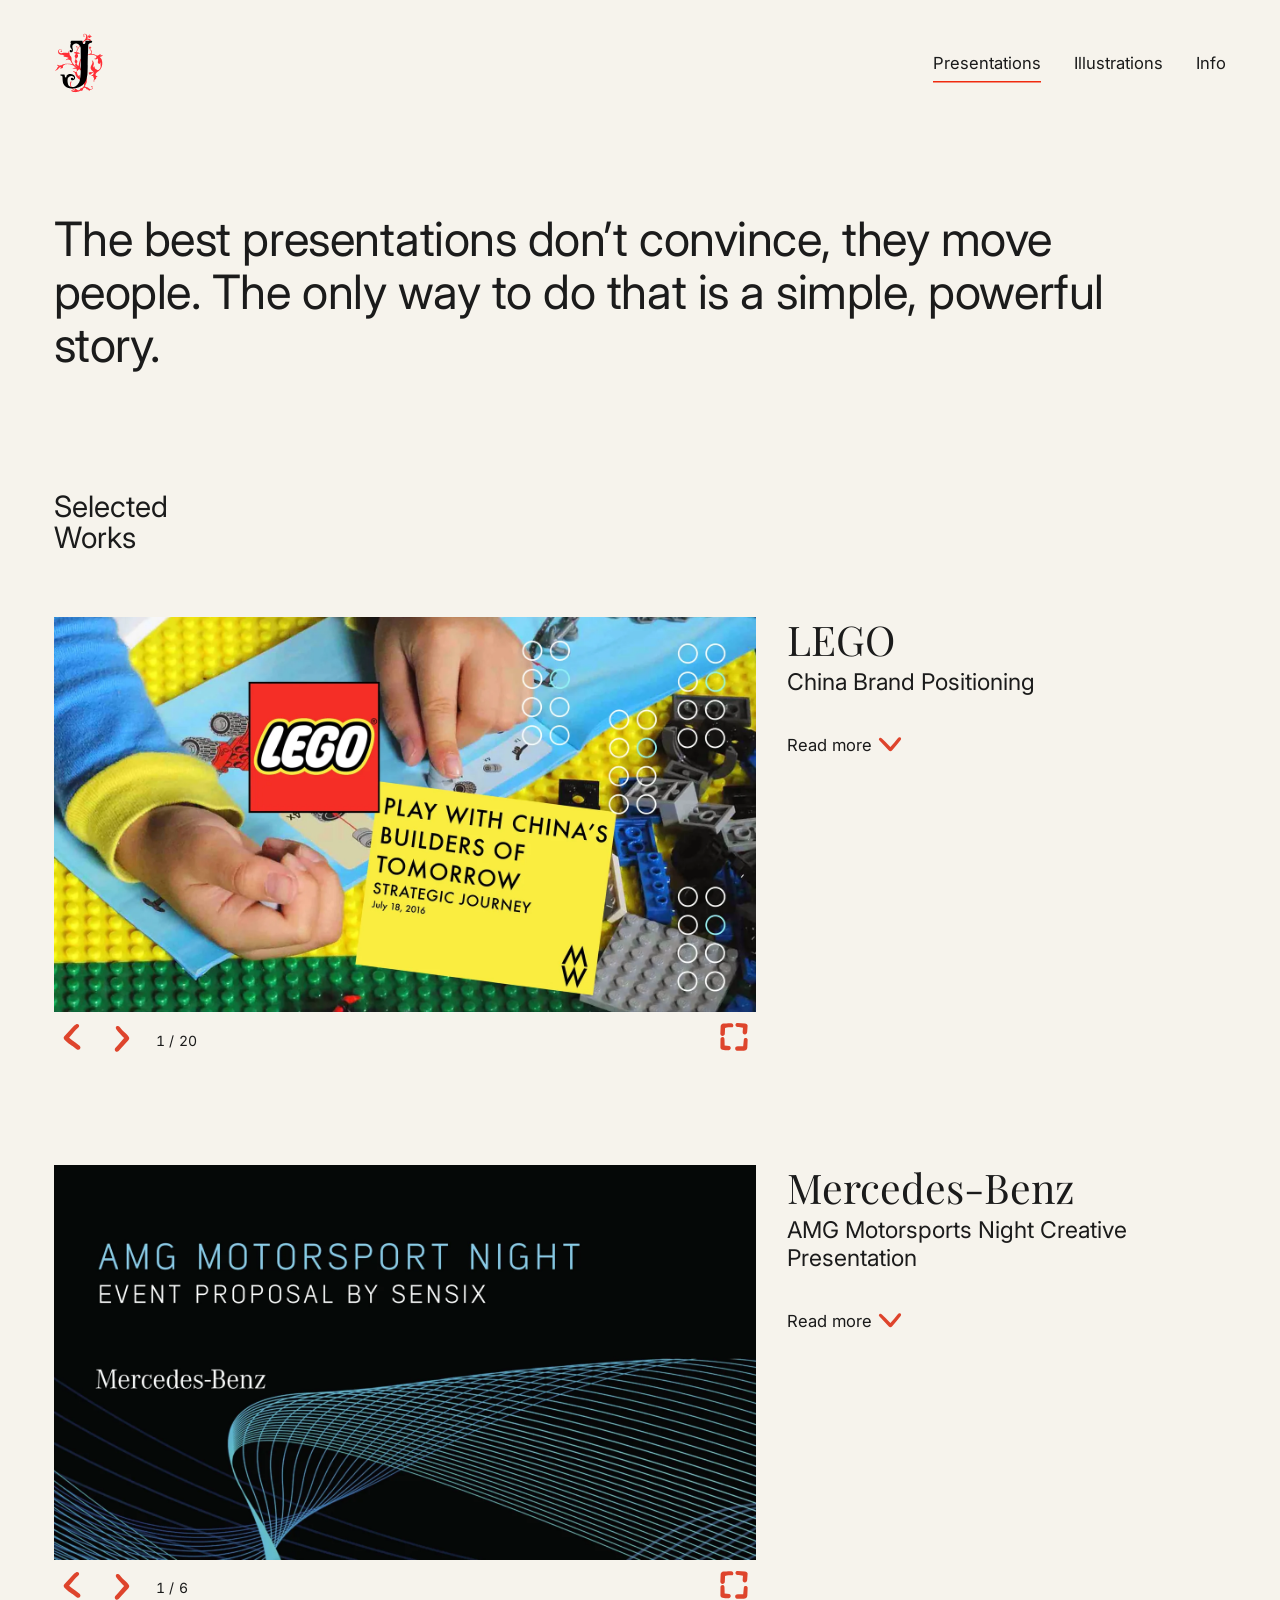
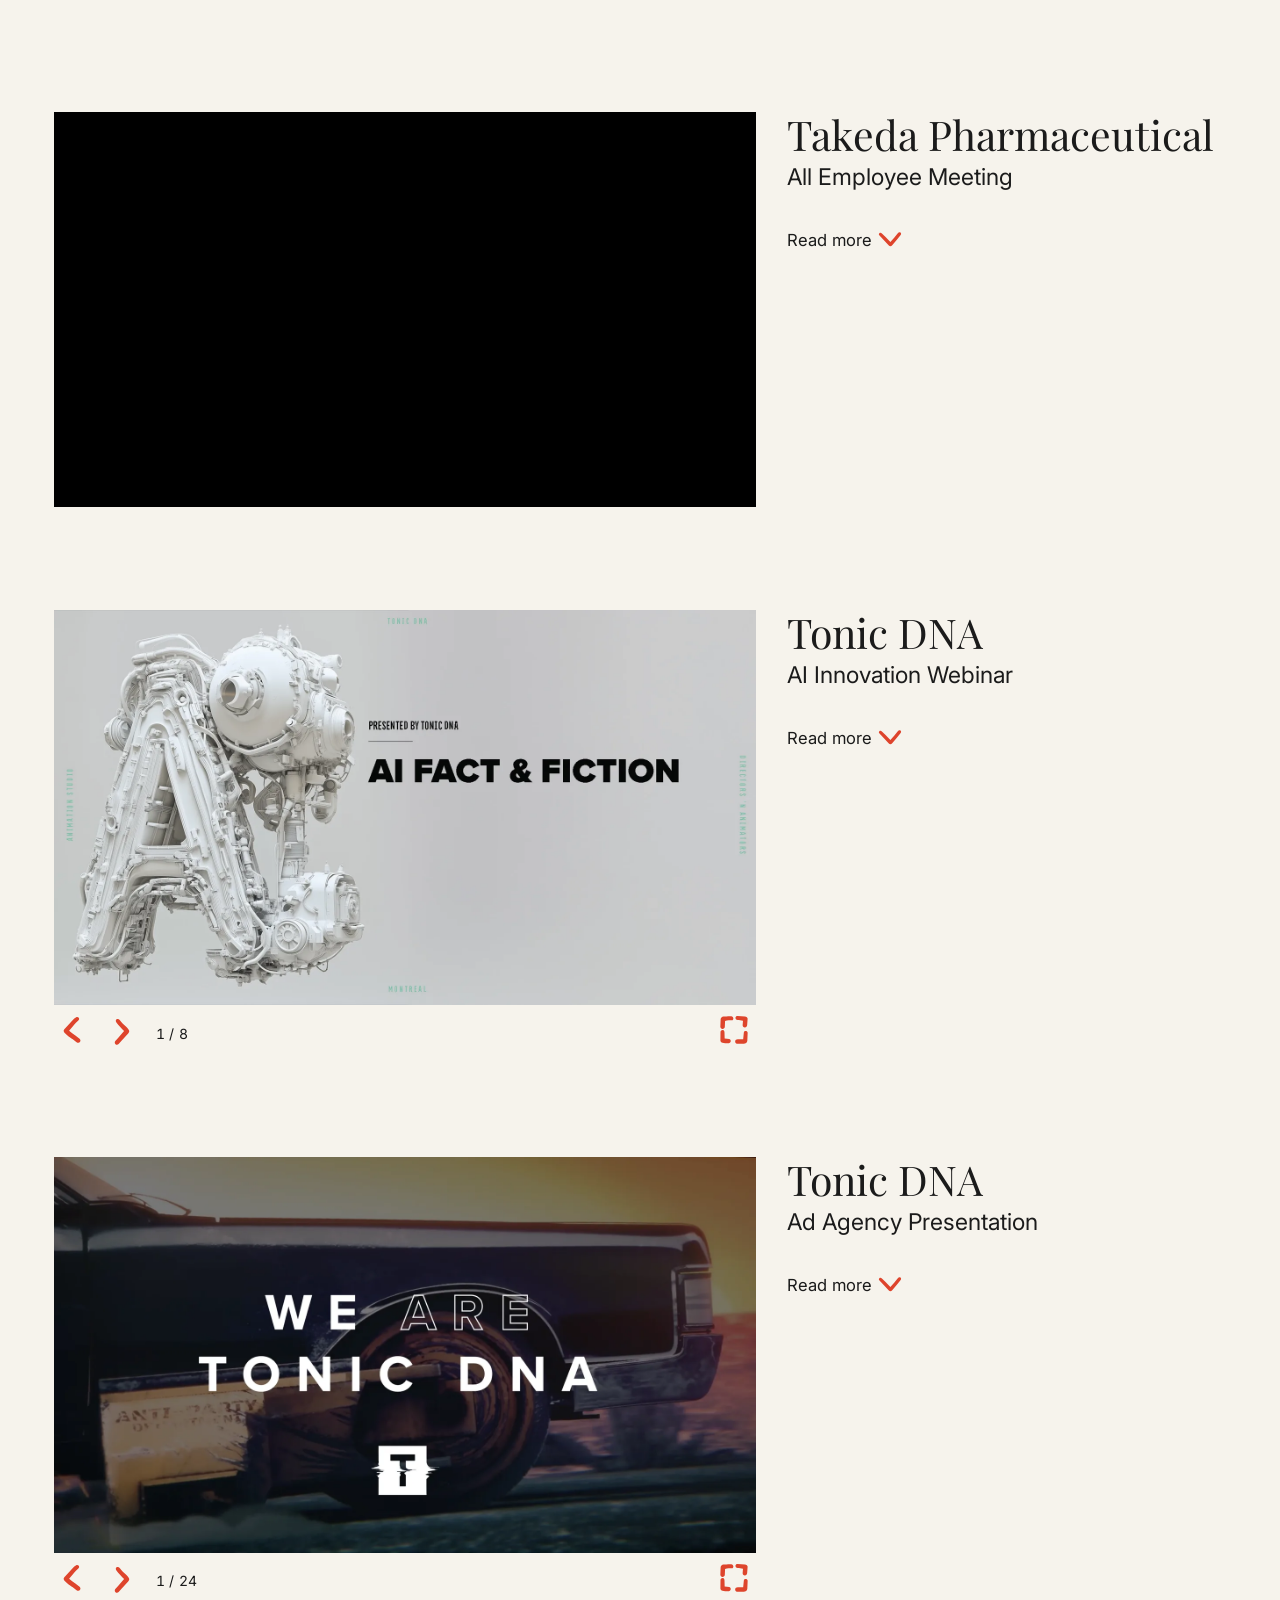
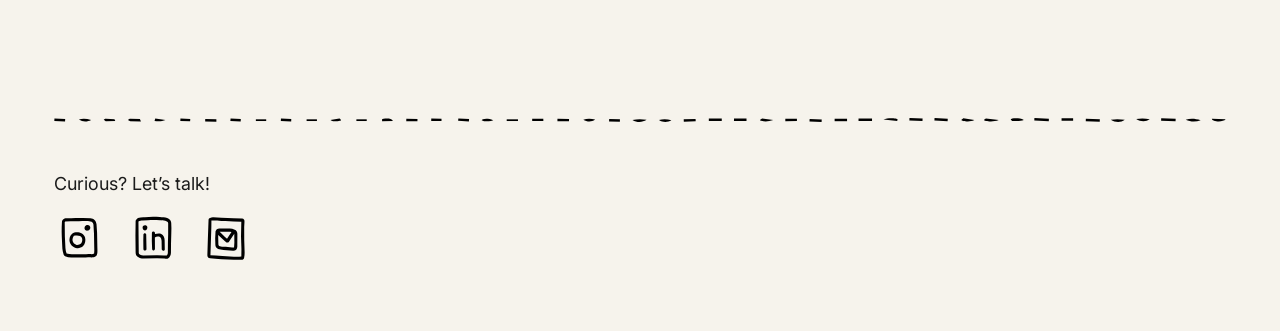
==== commit edb99616: "Add files via upload" ====
--- a/decks/index.html
+++ b/decks/index.html
@@ -21,7 +21,7 @@
   <nav class="nav" aria-label="Main"><a href="./" aria-current="page">Presentations</a><a href="../illustration/">Illustrations</a><a href="../info/">Info</a></nav>
 </header>
 <main>
-  <h1 class="hero intro">The best presentations don’t convince, they move people. They inspire us to work together because we care about the same thing. The only way to do that is a simple, powerful story.</h1>
+  <h1 class="hero intro">The best presentations don’t convince, they move people. The only way to do that is a simple, powerful story.</h1>
   <h2 class="label">Selected<br>Works</h2>
 
   <article class="deck" id="lego" data-deck="lego">
--- a/styles.css
+++ b/styles.css
@@ -10,7 +10,7 @@
 .nav{display:flex;gap:clamp(18px,2.6vw,40px);font-size:clamp(15px,1.3vw,19px)}
 .nav a{padding:10px 0;background:linear-gradient(var(--red),var(--red)) 0 100%/0 1.5px no-repeat;transition:background-size .3s ease}
 .nav a:hover,.nav a[aria-current]{background-size:100% 1.5px}
-.hero{font-weight:400;font-size:clamp(32px,4.4vw,64px);line-height:1.12;letter-spacing:-.01em;max-width:17em;margin:clamp(56px,11vw,170px) 0 0}
+.hero{font-weight:400;font-size:clamp(32px,4.4vw,64px);line-height:1.12;letter-spacing:-.01em;max-width:17em;margin:clamp(48px,9.35vw,145px) 0 0}
 .label{font-size:clamp(22px,2.3vw,34px);line-height:1.05;font-weight:400;margin:clamp(56px,9vw,140px) 0 clamp(24px,5vw,80px)}
 .profile{display:grid;grid-template-columns:1.2fr .85fr;gap:clamp(28px,6vw,96px);align-items:center}
 .ring-wrap{position:relative;container-type:inline-size}
@@ -100,7 +100,7 @@
 @media (max-width:900px){.art-grid{grid-template-columns:repeat(2,1fr);gap:clamp(16px,3vw,32px)}.intro{max-width:100%}}
 
 /* ===== INFO ===== */
-.info{display:grid;grid-template-columns:1.2fr .85fr;grid-template-areas:"bio photo" "clients photo";column-gap:clamp(28px,6vw,96px);align-items:start;margin-top:clamp(56px,11vw,170px)}
+.info{display:grid;grid-template-columns:1.2fr .85fr;grid-template-areas:"bio photo" "clients photo";column-gap:clamp(28px,6vw,96px);align-items:start;margin-top:clamp(48px,9.35vw,145px)}
 .bio{grid-area:bio}
 .bio p{margin:0 0 1.1em;font-size:clamp(17px,1.4vw,20px);line-height:1.55;max-width:34em}
 .bio p:first-of-type{font-size:clamp(26px,3vw,44px);line-height:1.18;letter-spacing:-.01em;max-width:18em;margin-bottom:.8em}
@@ -110,19 +110,20 @@
 .clients li{padding:.12em 0;break-inside:avoid}
 .portrait{grid-area:photo;margin:0}
 .portrait img{display:block;width:100%;height:auto}
-@media (max-width:720px){.info{grid-template-columns:1fr;grid-template-areas:"bio" "photo" "clients";margin-top:clamp(40px,10vw,72px)}.portrait{margin:8px 0 0}.clients{margin-top:clamp(36px,8vw,56px)}}
+@media (max-width:720px){.info{grid-template-columns:1fr;grid-template-areas:"bio" "photo" "clients";margin-top:clamp(34px,8.5vw,61px)}.portrait{margin:8px 0 0}.clients{margin-top:clamp(36px,8vw,56px)}}
 
 /* ===== HOME HERO ===== */
 .flora{position:absolute;top:0;left:0;right:0;height:66vw;overflow:hidden;pointer-events:none;z-index:0}
 .flora img{position:absolute;left:68.5vw;top:-3vw;width:79vw;height:auto;max-width:none}
 .wrap{position:relative;z-index:1}
-.kicker{font-family:var(--serif);font-size:clamp(20px,2.6vw,38px);line-height:1.15;margin:clamp(64px,16vw,240px) 0 0}
+.kicker{font-family:var(--serif);font-size:clamp(20px,2.6vw,38px);line-height:1.15;margin:clamp(48px,9.35vw,145px) 0 0}
 .hero.home{margin-top:clamp(18px,3vw,44px);font-size:clamp(30px,3.7vw,56px);max-width:17.5em}
-@media (max-width:720px){.flora{top:102vw;height:78vw;-webkit-mask-image:linear-gradient(to bottom,#000 80%,transparent);mask-image:linear-gradient(to bottom,#000 80%,transparent)}.flora img{left:22vw;top:-3vw;width:96vw}.kicker{margin-top:clamp(40px,22vw,120px)}.hero.home{max-width:none;font-size:clamp(30px,8.6vw,56px)}.label.tight{margin-top:80vw}}
+@media (max-width:720px){.flora{top:102vw;height:78vw;-webkit-mask-image:linear-gradient(to bottom,#000 80%,transparent);mask-image:linear-gradient(to bottom,#000 80%,transparent)}.flora img{left:22vw;top:-3vw;width:96vw}.kicker{margin-top:clamp(34px,12vw,80px)}.hero.home{max-width:none;font-size:clamp(30px,8.6vw,56px)}.label.tight{margin-top:80vw}}
 
 /* ===== v4 ===== */
-.logo img{width:clamp(46px,5.6vw,84px)}
-.hero.intro{font-size:clamp(24px,2.9vw,42px);line-height:1.2;max-width:24em}
+.logo img{width:clamp(32px,3.9vw,59px)}
+.hero.intro{font-size:clamp(30px,3.7vw,56px);line-height:1.12;max-width:23em}
+.hero.intro+.label{margin-top:clamp(48px,9.35vw,145px)}
 .intro{max-width:none}
 .home-main{min-height:38vw}
 .info + .label{margin-top:clamp(64px,9vw,140px)}
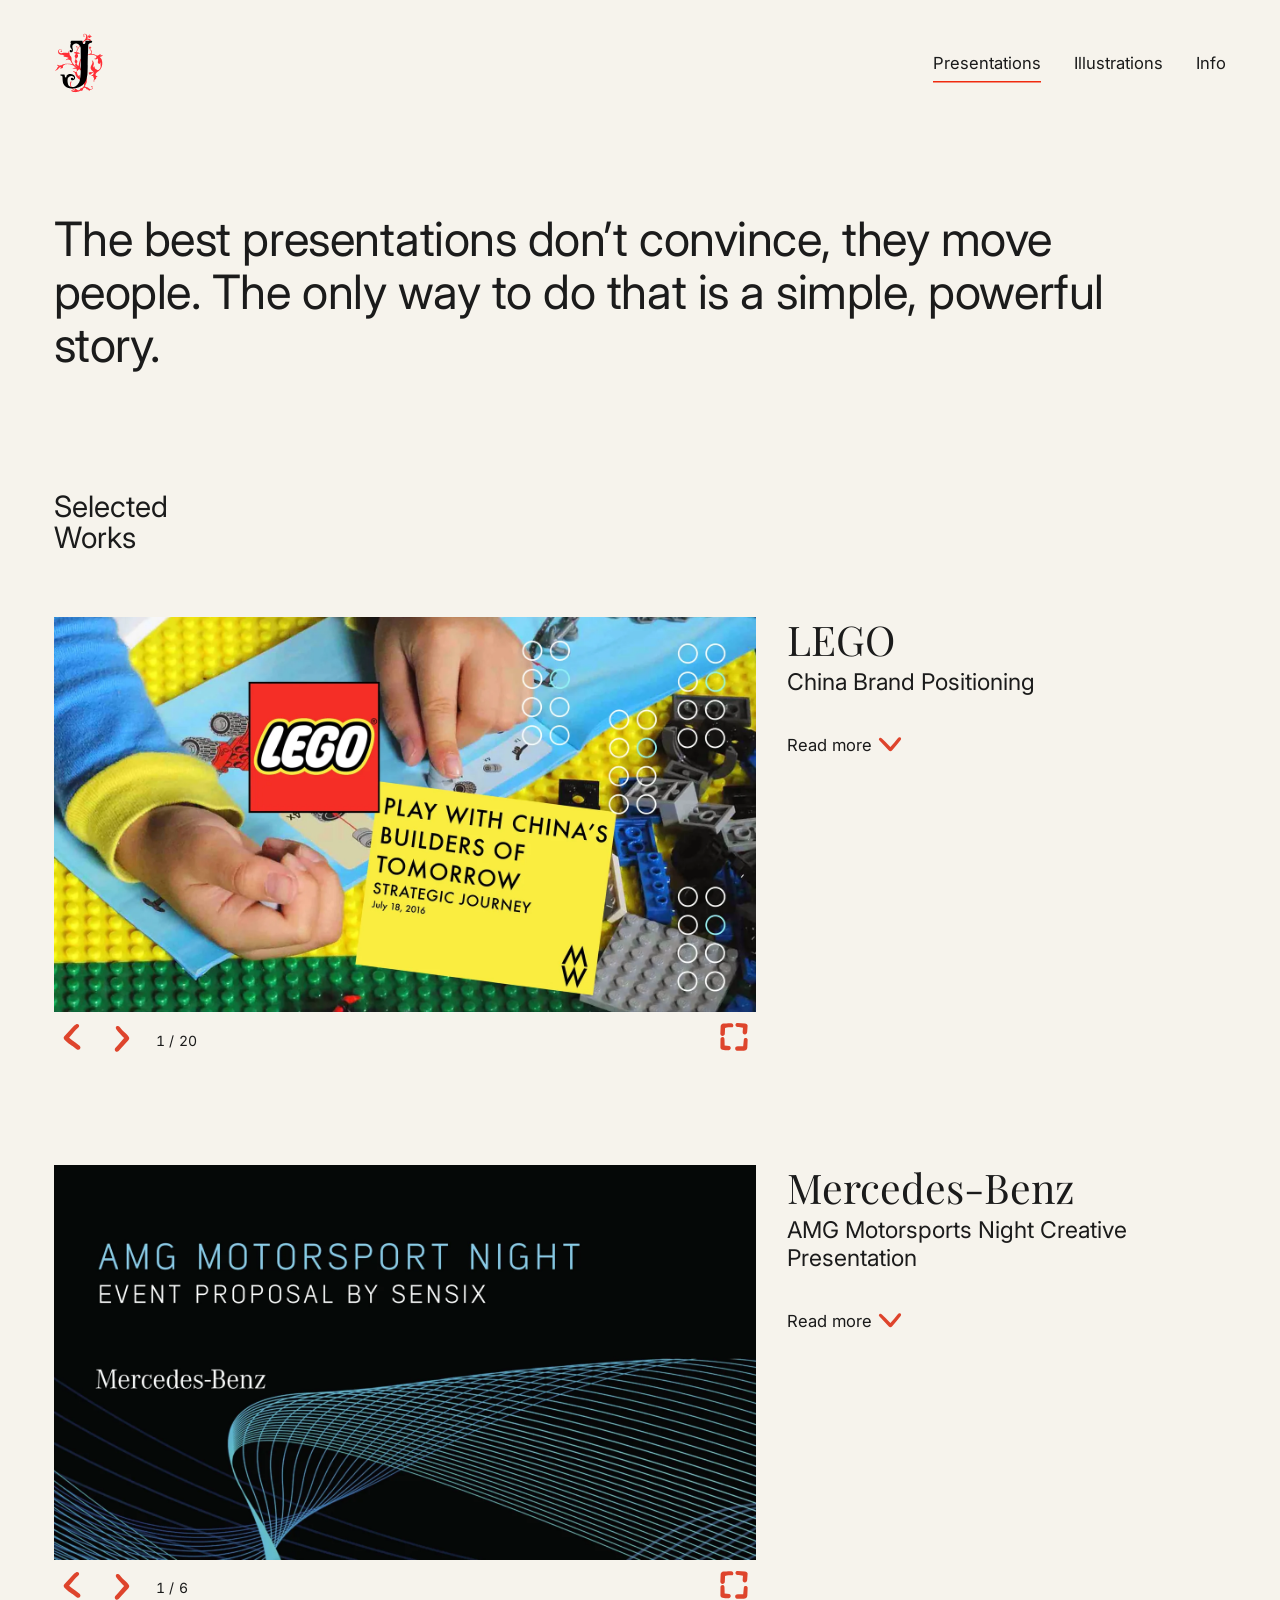
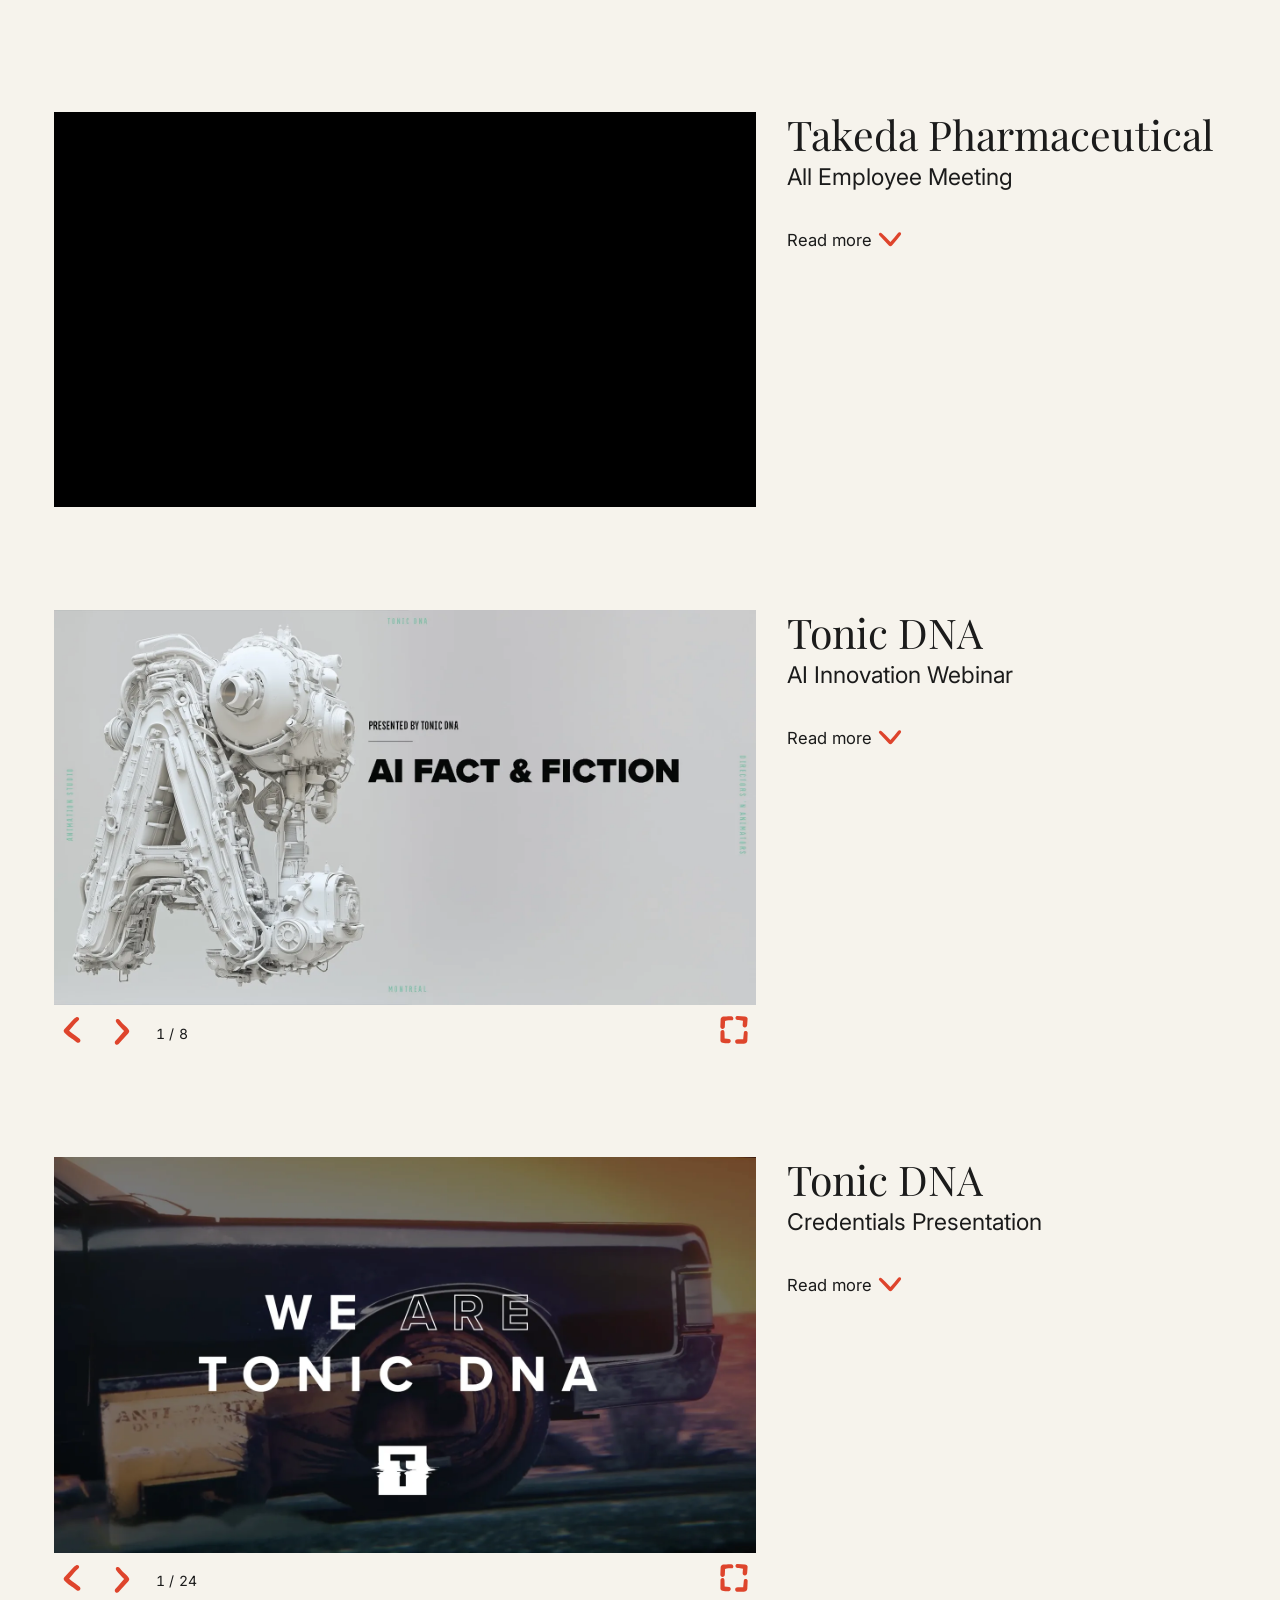
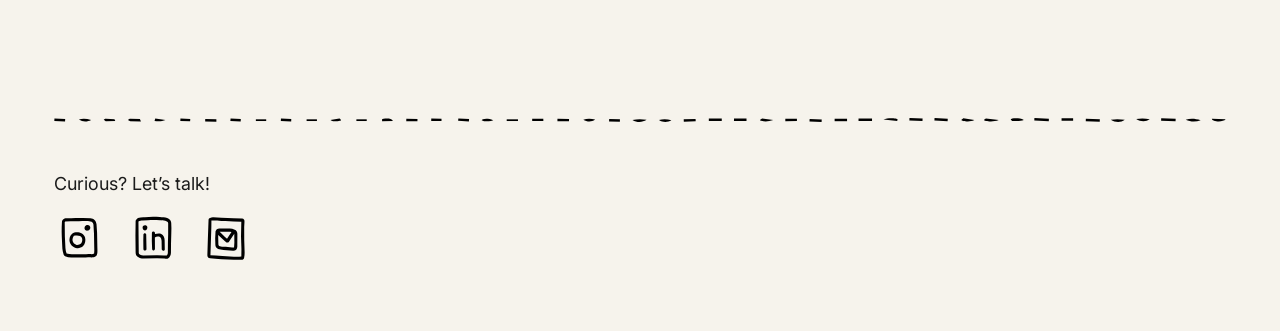
==== commit fbcf6ca7: "Update presentation description from 'Ad Agency' to 'Credentials'" ====
--- a/decks/index.html
+++ b/decks/index.html
@@ -89,7 +89,7 @@
       <div class="deck-stage"><div class="viewer" style="--vbg:#000" role="group" aria-roledescription="carousel" aria-label="Tonic DNA ad agency presentation slides"><img alt=""></div><div class="controls"><button class="ctl prev" aria-label="Previous slide"><img src="../assets/ui/arrow-left.svg" alt=""></button><button class="ctl next" aria-label="Next slide"><img src="../assets/ui/arrow-right.svg" alt=""></button><span class="count" aria-live="polite"></span><button class="ctl fs" aria-label="View full screen"><img src="../assets/ui/fullscreen.svg" alt=""></button></div></div>
       <div class="deck-info">
         <h3>Tonic DNA</h3>
-        <p>Ad Agency Presentation</p>
+        <p>Credentials Presentation</p>
         <button class="more" aria-expanded="false" aria-controls="tonic-agency-more"><span>Read more</span><img src="../assets/ui/arrow-down.svg" alt=""></button>
       </div>
     </div>
@@ -152,4 +152,4 @@
 })();
 </script>
 </body>
-</html>+</html>
